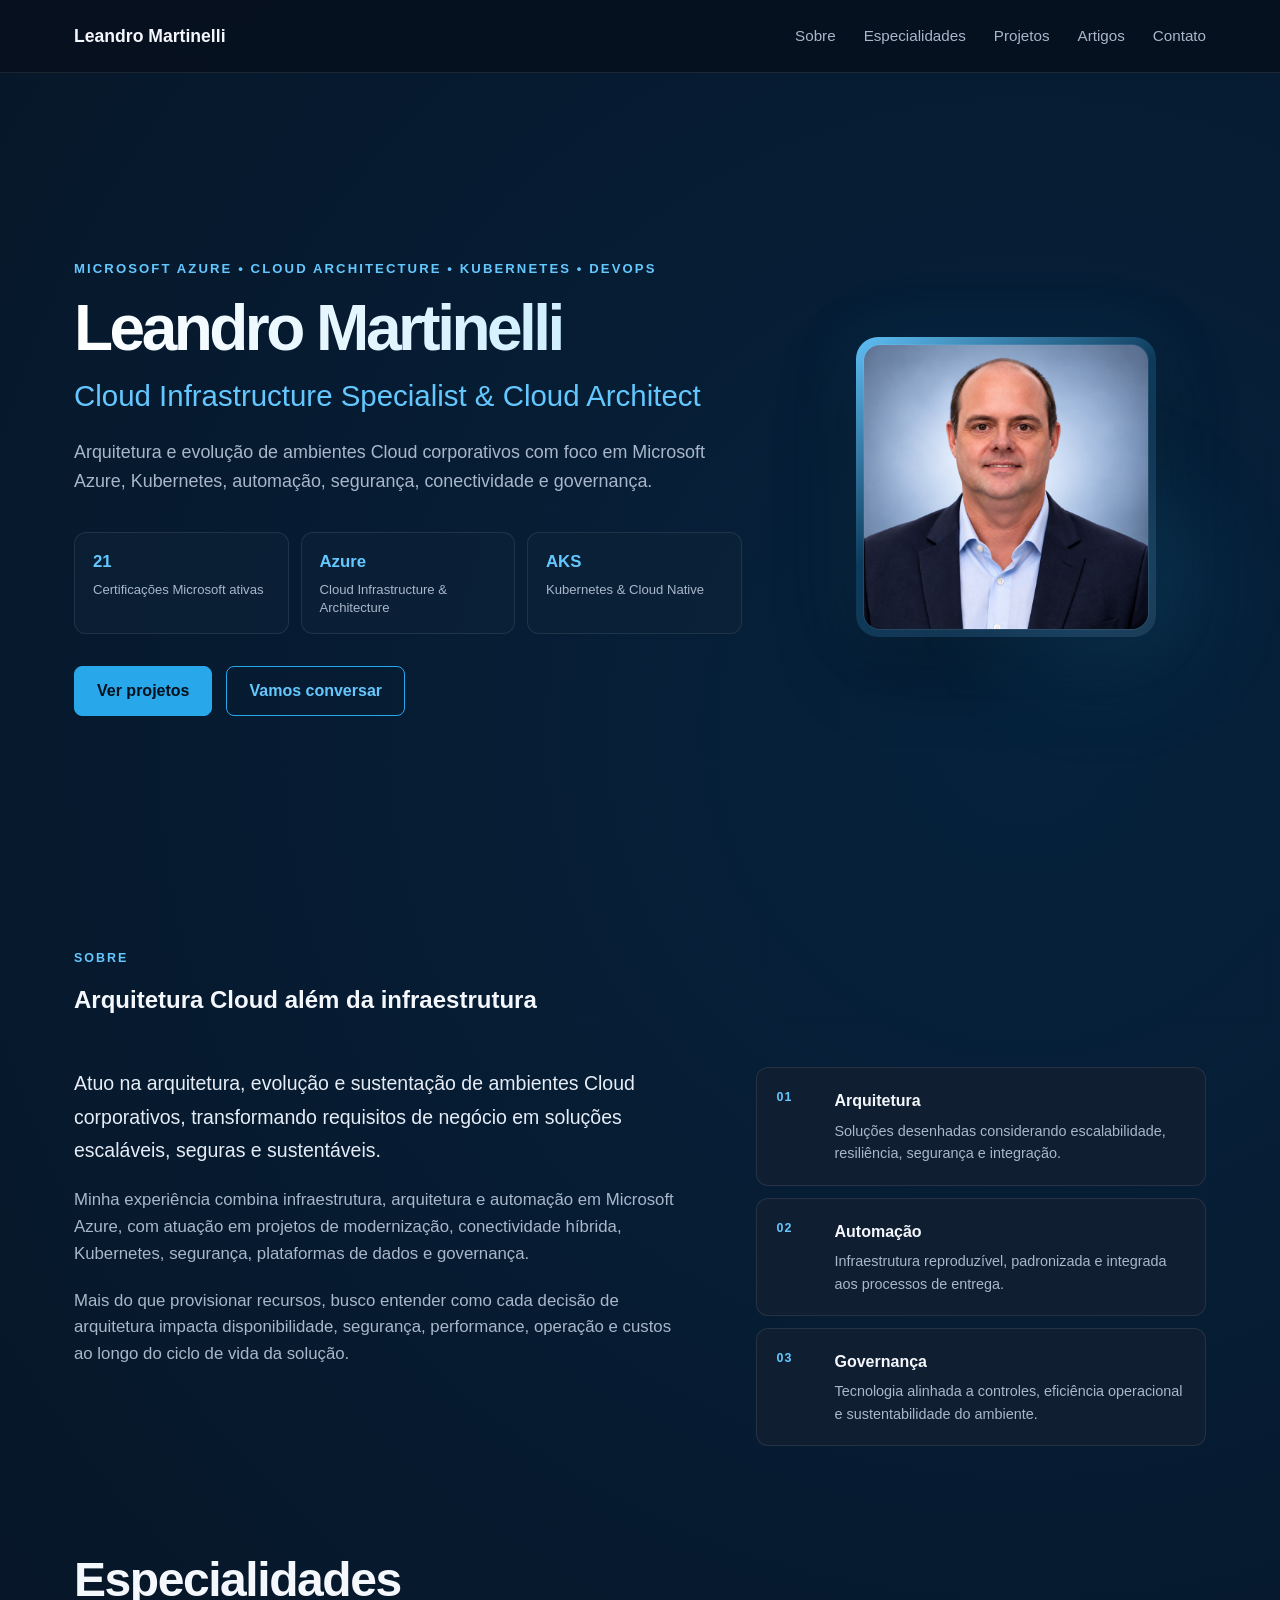
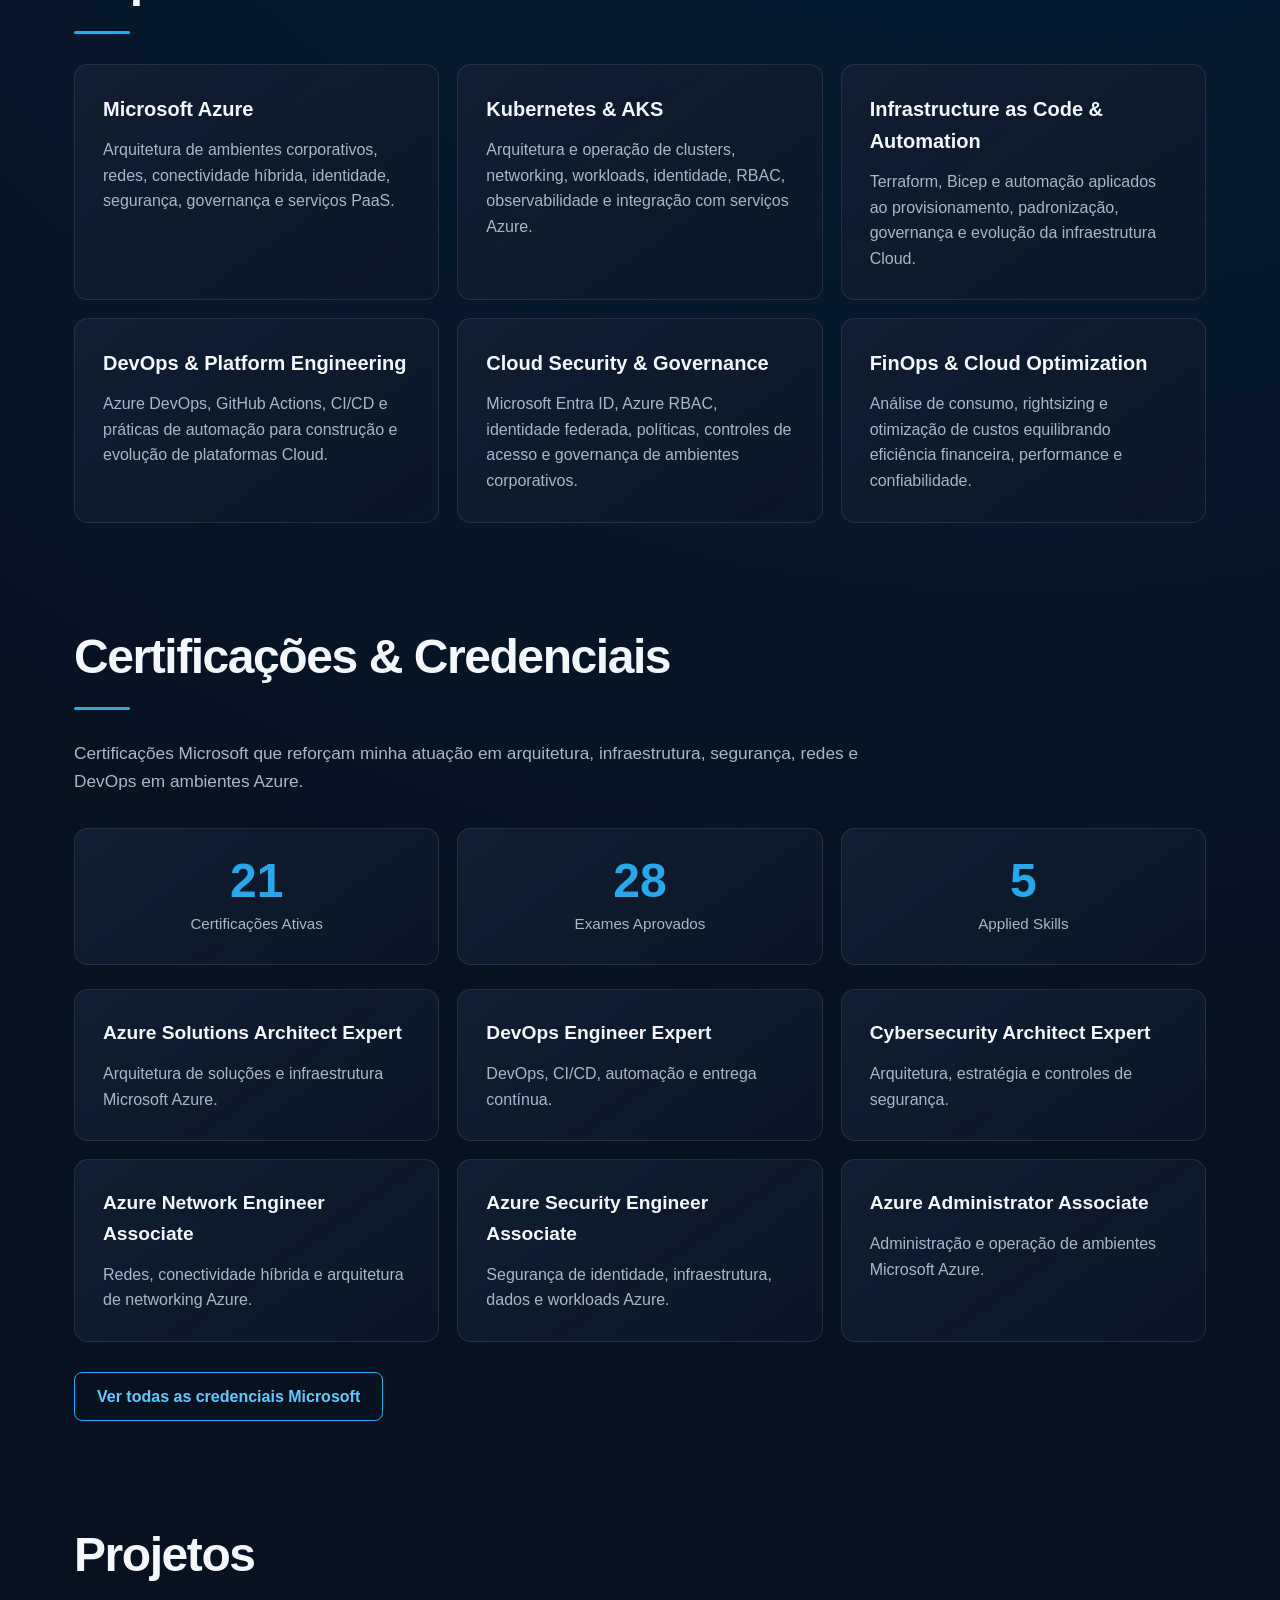
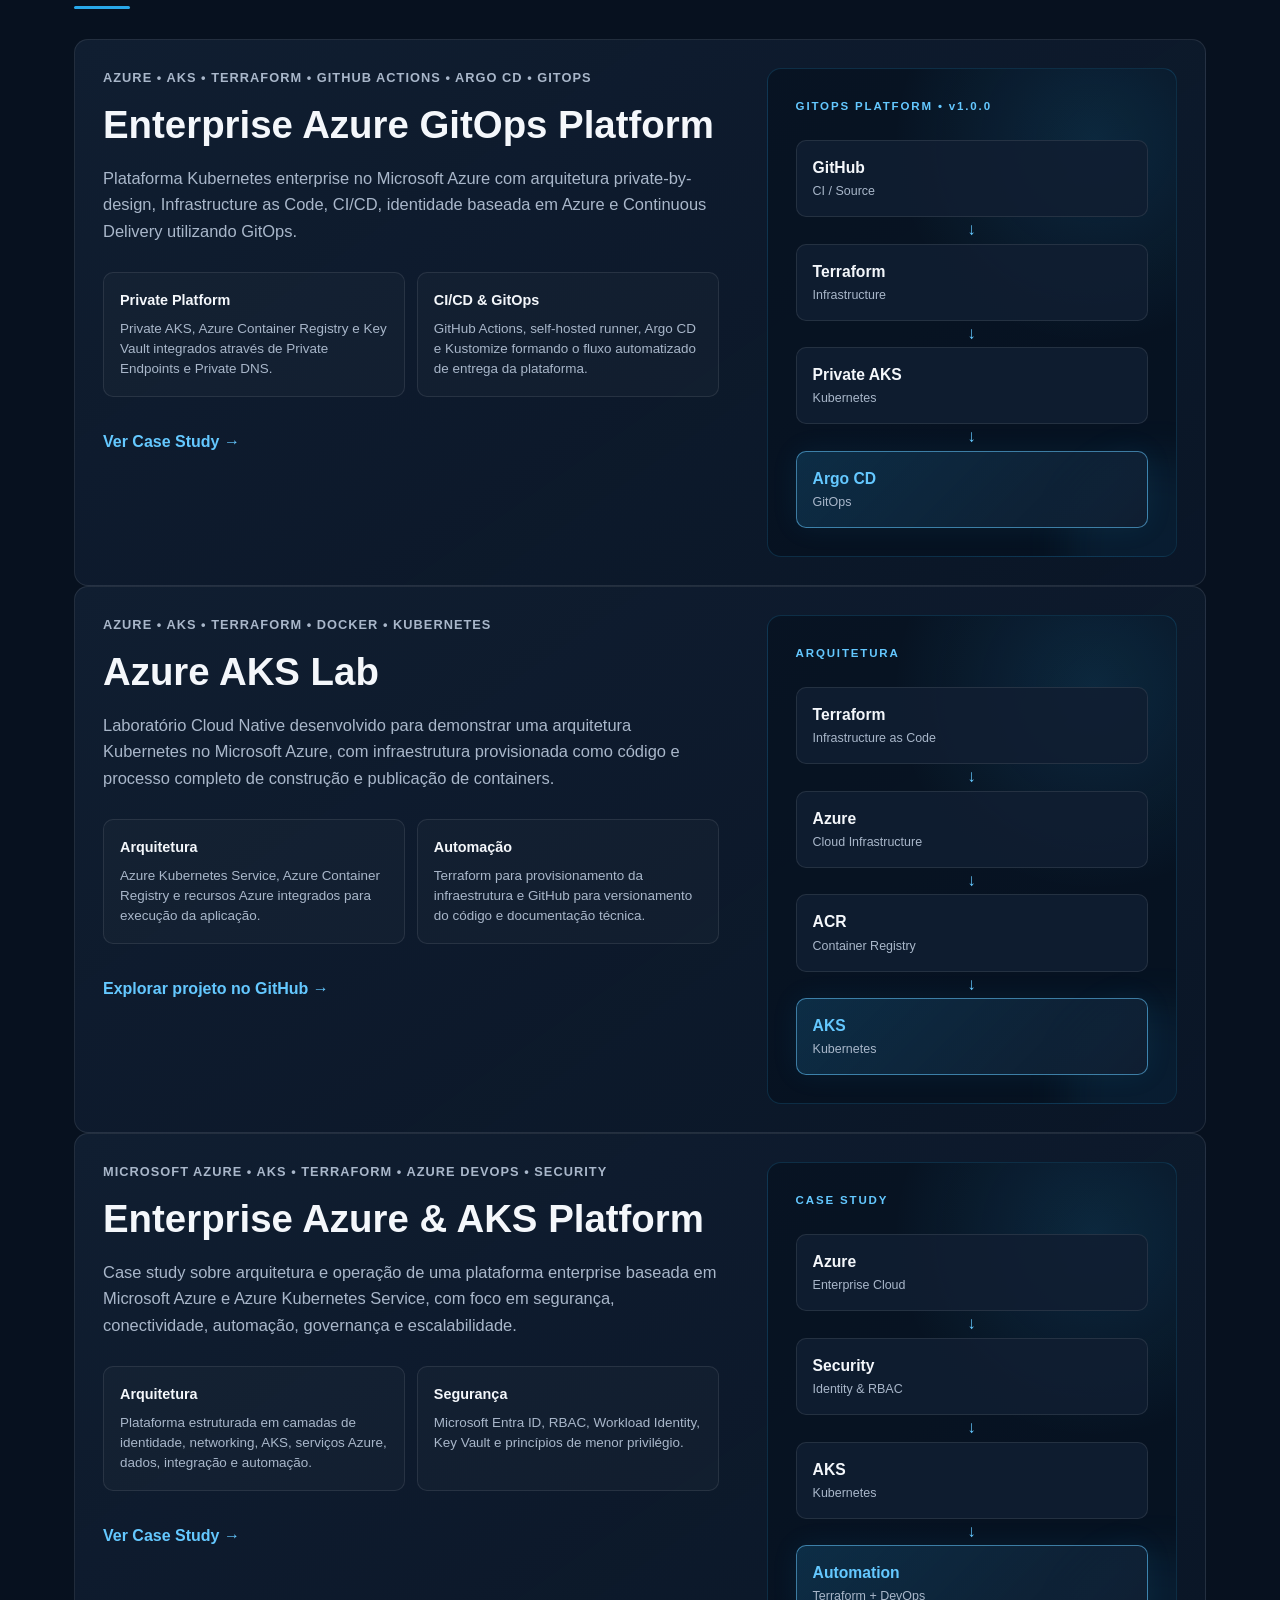
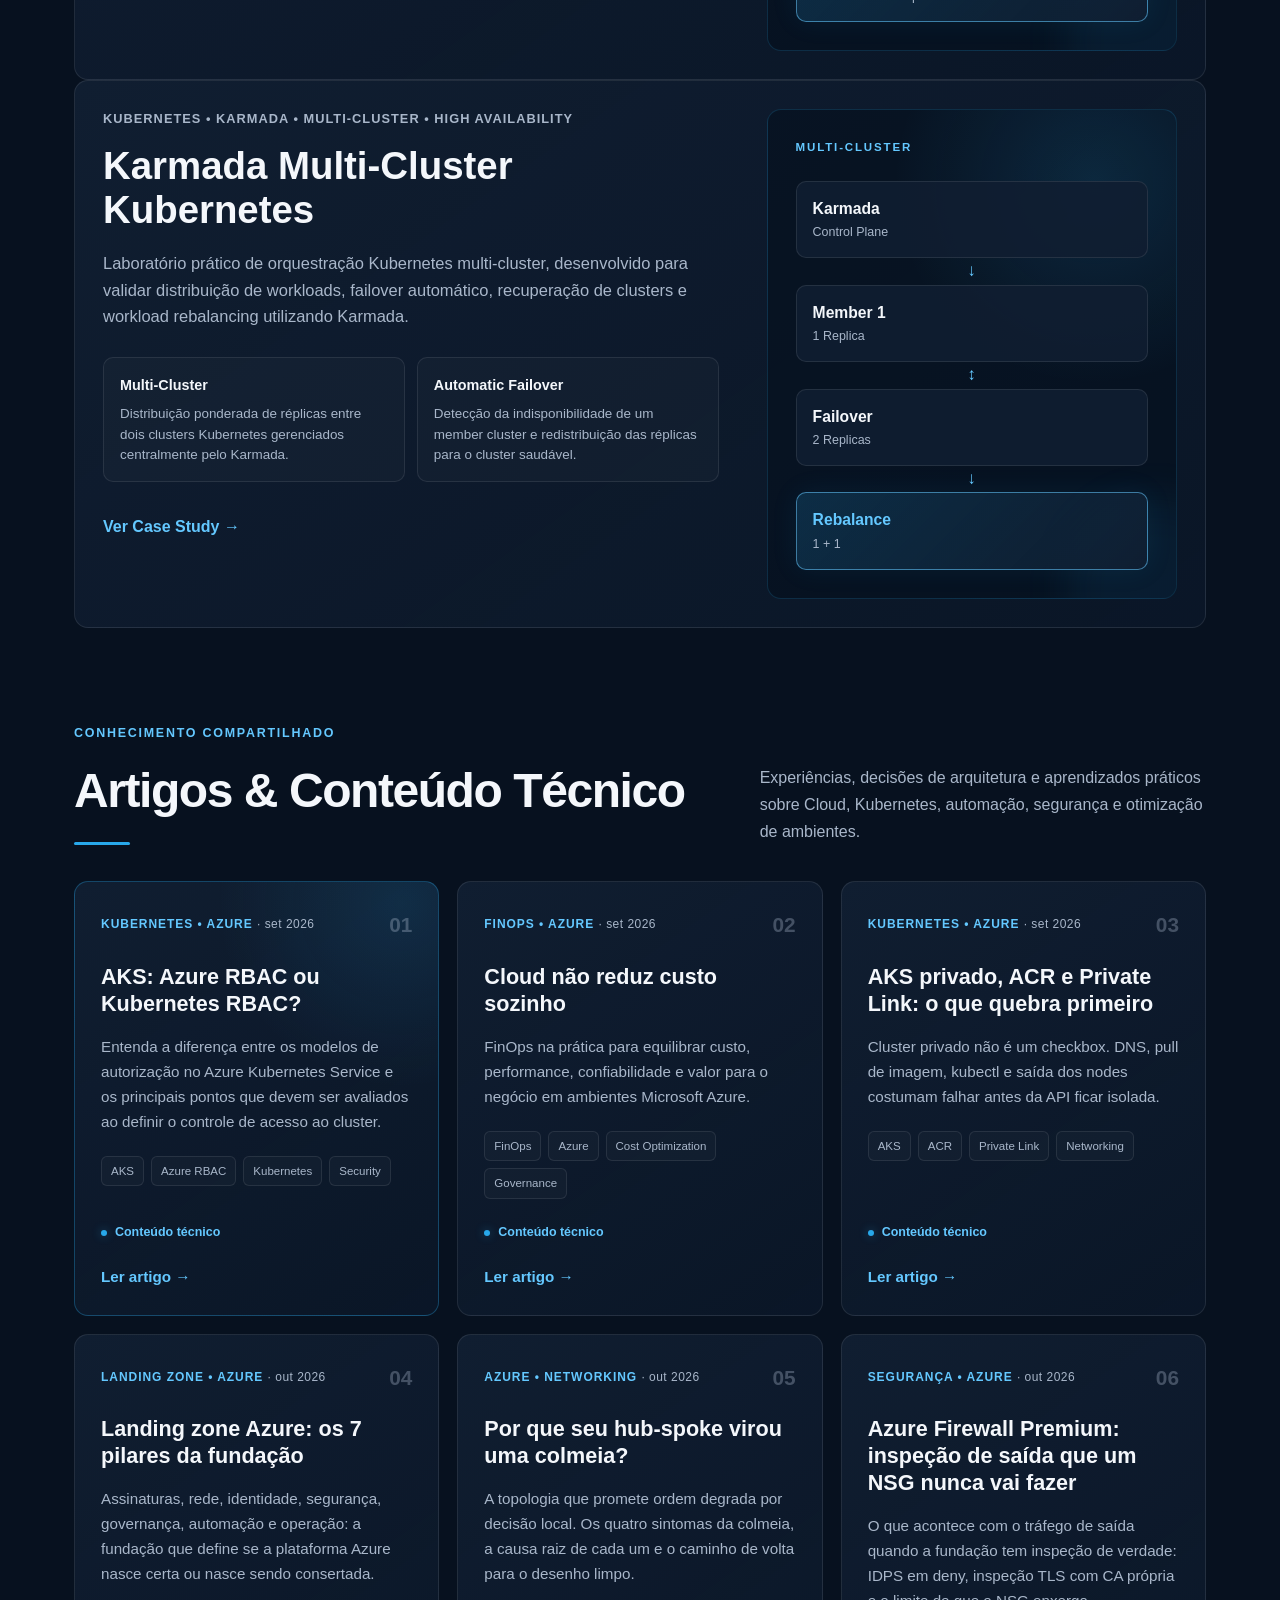
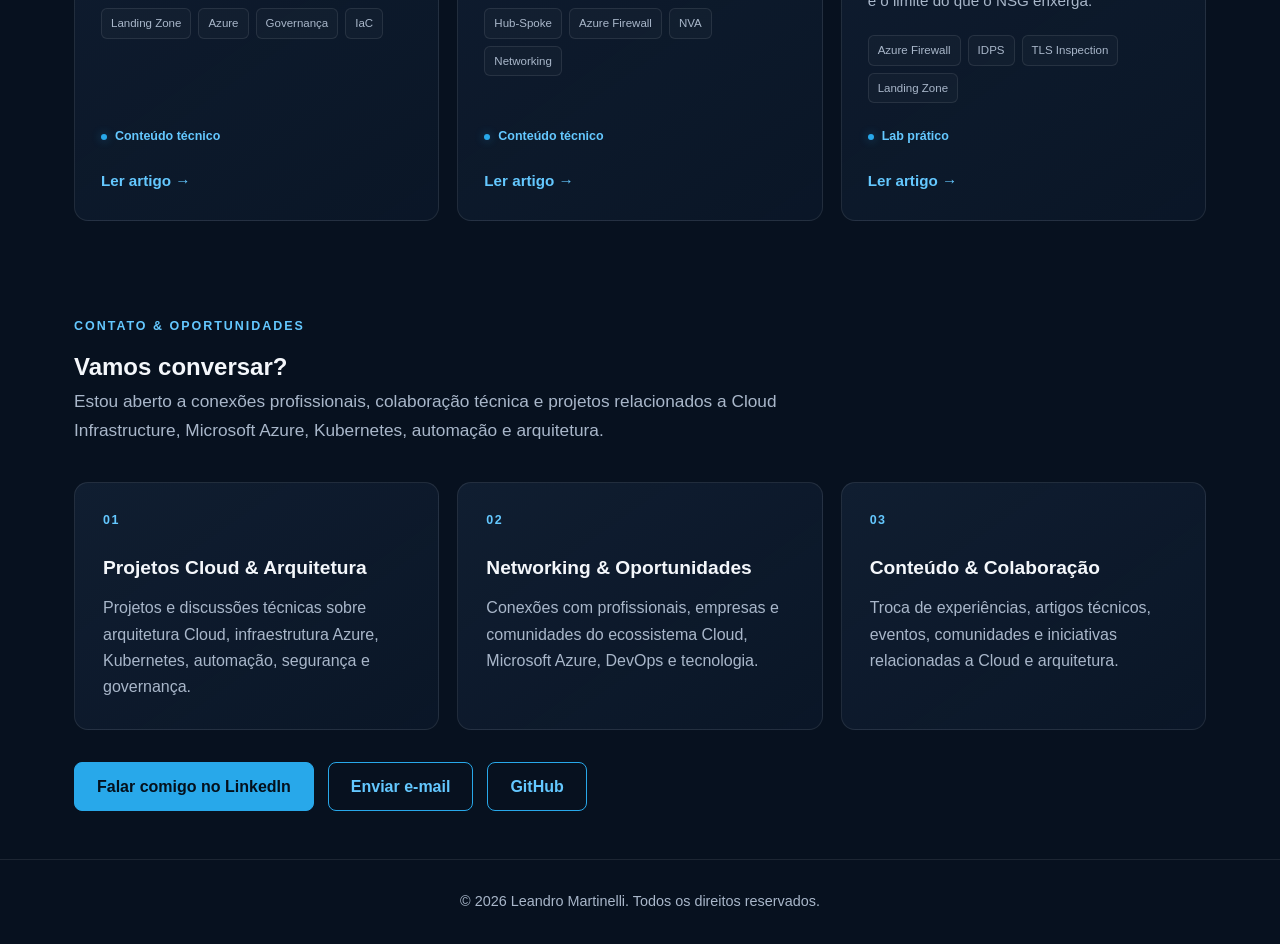
==== index.html @ 8bc3a80d "Novo artigo: Azure Firewall Premium lab + estilos de tabela e correcao do favicon" ====
<!DOCTYPE html>
<html lang="pt-BR">
<head>
  <meta charset="UTF-8">
  <meta name="viewport" content="width=device-width, initial-scale=1.0">

  <title>Leandro Martinelli | Cloud Infrastructure & Architecture</title>

  <meta
    name="description"
    content="Portfólio profissional de Leandro Martinelli sobre Cloud Infrastructure, Microsoft Azure, Kubernetes, Terraform, DevOps e Cloud Architecture."
  >

  <link rel="canonical" href="https://leandromartinelli.com.br/">

  <meta property="og:type" content="website">
  <meta property="og:locale" content="pt_BR">
  <meta property="og:site_name" content="Leandro Martinelli">
  <meta property="og:title" content="Leandro Martinelli | Cloud Infrastructure & Architecture">
  <meta
    property="og:description"
    content="Cloud Infrastructure, Microsoft Azure, Kubernetes, Terraform, DevOps, segurança e arquitetura de ambientes corporativos."
  >
  <meta property="og:url" content="https://leandromartinelli.com.br/">

  <meta name="twitter:card" content="summary_large_image">
  <meta name="twitter:title" content="Leandro Martinelli | Cloud Infrastructure & Architecture">
  <meta
    name="twitter:description"
    content="Cloud Infrastructure, Microsoft Azure, Kubernetes, Terraform, DevOps, segurança e arquitetura de ambientes corporativos."
  >

  <script type="application/ld+json">
  {
    "@context": "https://schema.org",
    "@type": "Person",
    "name": "Leandro Martinelli",
    "url": "https://leandromartinelli.com.br/",
    "jobTitle": "Cloud Infrastructure Specialist",
    "sameAs": [
      "https://www.linkedin.com/in/leandro-martinelli/",
      "https://github.com/leandromartinelli-cloud"
    ],
    "knowsAbout": [
      "Cloud Infrastructure",
      "Cloud Architecture",
      "Microsoft Azure",
      "Kubernetes",
      "Azure Kubernetes Service (AKS)",
      "Terraform",
      "DevOps",
      "Cloud Security",
      "FinOps"
    ]
  }
  </script>
  <link rel="stylesheet" href="styles.css">
  <link rel="icon" type="image/png" href="assets/images/favicon.png">
</head>

<body>

  <header>
    <nav>
      <a href="#inicio">Leandro Martinelli</a>

      <button
          class="nav-toggle"
          type="button"
          aria-label="Abrir menu"
          aria-expanded="false"
          aria-controls="nav-menu"
        >
          <span class="nav-toggle-icon"></span>
        </button>
<div id="nav-menu">
        <a href="#sobre">Sobre</a>
        <a href="#especialidades">Especialidades</a>
        <a href="#projetos">Projetos</a>
        <a href="#artigos">Artigos</a>
        <a href="#contato">Contato</a>
      </div>
    </nav>
  </header>

  <main>

    <section id="inicio">
      <div class="hero-content">
        <p class="hero-eyebrow">
          Microsoft Azure • Cloud Architecture • Kubernetes • DevOps
        </p>

        <h1>Leandro Martinelli</h1>

        <h2>Cloud Infrastructure Specialist & Cloud Architect</h2>

        <p class="hero-description">
          Arquitetura e evolução de ambientes Cloud corporativos com foco em
          Microsoft Azure, Kubernetes, automação, segurança, conectividade
          e governança.
        </p>

        <div class="hero-highlights">
          <div>
            <strong>21</strong>
            <span>Certificações Microsoft ativas</span>
          </div>

          <div>
            <strong>Azure</strong>
            <span>Cloud Infrastructure & Architecture</span>
          </div>

          <div>
            <strong>AKS</strong>
            <span>Kubernetes & Cloud Native</span>
          </div>
        </div>

        <div class="hero-actions">
          <a href="#projetos" class="button button-primary">
            Ver projetos
          </a>

          <a href="#contato" class="button button-secondary">
            Vamos conversar
          </a>
        </div>
      </div>

      <div class="hero-profile">
        <div class="hero-photo-wrapper">
          <img
            src="assets/images/leandro-martinelli-profile.jpg"
            alt="Foto profissional de Leandro Martinelli"
            class="hero-photo"
            width="800"
            height="800"
          >
        </div>
      </div>
    </section>

    <section id="sobre">
      <div class="about-header">
        <p class="about-eyebrow">SOBRE</p>
        <h2>Arquitetura Cloud além da infraestrutura</h2>
      </div>

      <div class="about-grid">
        <div class="about-main">
          <p class="about-lead">
            Atuo na arquitetura, evolução e sustentação de ambientes Cloud
            corporativos, transformando requisitos de negócio em soluções
            escaláveis, seguras e sustentáveis.
          </p>

          <p>
            Minha experiência combina infraestrutura, arquitetura e automação
            em Microsoft Azure, com atuação em projetos de modernização,
            conectividade híbrida, Kubernetes, segurança, plataformas de dados
            e governança.
          </p>

          <p>
            Mais do que provisionar recursos, busco entender como cada decisão
            de arquitetura impacta disponibilidade, segurança, performance,
            operação e custos ao longo do ciclo de vida da solução.
          </p>
        </div>

        <div class="about-principles">
          <article>
            <span>01</span>
            <div>
              <h3>Arquitetura</h3>
              <p>
                Soluções desenhadas considerando escalabilidade,
                resiliência, segurança e integração.
              </p>
            </div>
          </article>

          <article>
            <span>02</span>
            <div>
              <h3>Automação</h3>
              <p>
                Infraestrutura reproduzível, padronizada e integrada
                aos processos de entrega.
              </p>
            </div>
          </article>

          <article>
            <span>03</span>
            <div>
              <h3>Governança</h3>
              <p>
                Tecnologia alinhada a controles, eficiência operacional
                e sustentabilidade do ambiente.
              </p>
            </div>
          </article>
        </div>
      </div>
    </section>

    <section id="especialidades">
      <h2>Especialidades</h2>

      <div>
        <article>
          <h3>Microsoft Azure</h3>
          <p>
            Arquitetura de ambientes corporativos, redes, conectividade híbrida,
            identidade, segurança, governança e serviços PaaS.
          </p>
        </article>

        <article>
          <h3>Kubernetes & AKS</h3>
          <p>
            Arquitetura e operação de clusters, networking, workloads,
            identidade, RBAC, observabilidade e integração com serviços Azure.
          </p>
        </article>

        <article>
          <h3>Infrastructure as Code & Automation</h3>
          <p>
            Terraform, Bicep e automação aplicados ao provisionamento,
            padronização, governança e evolução da infraestrutura Cloud.
          </p>
        </article>

        <article>
          <h3>DevOps & Platform Engineering</h3>
          <p>
            Azure DevOps, GitHub Actions, CI/CD e práticas de automação
            para construção e evolução de plataformas Cloud.
          </p>
        </article>

        <article>
          <h3>Cloud Security & Governance</h3>
          <p>
            Microsoft Entra ID, Azure RBAC, identidade federada, políticas,
            controles de acesso e governança de ambientes corporativos.
          </p>
        </article>

        <article>
          <h3>FinOps & Cloud Optimization</h3>
          <p>
            Análise de consumo, rightsizing e otimização de custos equilibrando
            eficiência financeira, performance e confiabilidade.
          </p>
        </article>
      </div>
    </section>

    <section id="certificacoes">
      <h2>Certificações & Credenciais</h2>

      <p class="certifications-intro">
        Certificações Microsoft que reforçam minha atuação em arquitetura,
        infraestrutura, segurança, redes e DevOps em ambientes Azure.
      </p>

      <div class="credentials-summary">
        <div>
          <strong>21</strong>
          <span>Certificações Ativas</span>
        </div>

        <div>
          <strong>28</strong>
          <span>Exames Aprovados</span>
        </div>

        <div>
          <strong>5</strong>
          <span>Applied Skills</span>
        </div>
      </div>

      <div class="certifications-grid">
        <article>
          <h3>Azure Solutions Architect Expert</h3>
          <p>Arquitetura de soluções e infraestrutura Microsoft Azure.</p>
        </article>

        <article>
          <h3>DevOps Engineer Expert</h3>
          <p>DevOps, CI/CD, automação e entrega contínua.</p>
        </article>

        <article>
          <h3>Cybersecurity Architect Expert</h3>
          <p>Arquitetura, estratégia e controles de segurança.</p>
        </article>

        <article>
          <h3>Azure Network Engineer Associate</h3>
          <p>Redes, conectividade híbrida e arquitetura de networking Azure.</p>
        </article>

        <article>
          <h3>Azure Security Engineer Associate</h3>
          <p>Segurança de identidade, infraestrutura, dados e workloads Azure.</p>
        </article>

        <article>
          <h3>Azure Administrator Associate</h3>
          <p>Administração e operação de ambientes Microsoft Azure.</p>
        </article>
      </div>

      <div class="certifications-actions">
        <a
          href="https://learn.microsoft.com/pt-br/users/leandromartinelli/transcript/dgg94c542e8r401"
          class="button button-secondary"
          target="_blank"
          rel="noopener noreferrer"
        >
          Ver todas as credenciais Microsoft
        </a>
      </div>
    </section>

        <section id="projetos">
      <h2>Projetos</h2>

      <article class="project-card">
        <div class="project-content">
          <p class="project-tech">
            Azure • AKS • Terraform • GitHub Actions • Argo CD • GitOps
          </p>

          <h3>Enterprise Azure GitOps Platform</h3>

          <p class="project-description">
            Plataforma Kubernetes enterprise no Microsoft Azure com arquitetura
            private-by-design, Infrastructure as Code, CI/CD, identidade baseada
            em Azure e Continuous Delivery utilizando GitOps.
          </p>

          <div class="project-highlights">
            <div>
              <strong>Private Platform</strong>
              <span>
                Private AKS, Azure Container Registry e Key Vault integrados
                através de Private Endpoints e Private DNS.
              </span>
            </div>

            

            <div>
              <strong>CI/CD &amp; GitOps</strong>
              <span>
                GitHub Actions, self-hosted runner, Argo CD e Kustomize
                formando o fluxo automatizado de entrega da plataforma.
              </span>
            </div>
          </div>

          <a
            class="project-link"
            href="cases/enterprise-azure-gitops-platform.html"
          >
            Ver Case Study →
          </a>
        </div>

        <div
          class="project-architecture"
          aria-label="Arquitetura da Enterprise Azure GitOps Platform"
        >
          <span class="architecture-label">GITOPS PLATFORM • v1.0.0</span>

          <div class="architecture-flow">
            <div class="architecture-node">
              <strong>GitHub</strong>
              <span>CI / Source</span>
            </div>

            <span class="architecture-arrow">→</span>

            <div class="architecture-node">
              <strong>Terraform</strong>
              <span>Infrastructure</span>
            </div>

            <span class="architecture-arrow">→</span>

            <div class="architecture-node">
              <strong>Private AKS</strong>
              <span>Kubernetes</span>
            </div>

            <span class="architecture-arrow">→</span>

            <div class="architecture-node architecture-node-primary">
              <strong>Argo CD</strong>
              <span>GitOps</span>
            </div>
          </div>
        </div>
      </article>
      <article class="project-card">
        <div class="project-content">
          <p class="project-tech">
            Azure • AKS • Terraform • Docker • Kubernetes
          </p>

          <h3>Azure AKS Lab</h3>

          <p class="project-description">
            Laboratório Cloud Native desenvolvido para demonstrar uma arquitetura
            Kubernetes no Microsoft Azure, com infraestrutura provisionada como
            código e processo completo de construção e publicação de containers.
          </p>

          <div class="project-highlights">
            

            <div>
              <strong>Arquitetura</strong>
              <span>
                Azure Kubernetes Service, Azure Container Registry e recursos
                Azure integrados para execução da aplicação.
              </span>
            </div>

            <div>
              <strong>Automação</strong>
              <span>
                Terraform para provisionamento da infraestrutura e GitHub
                para versionamento do código e documentação técnica.
              </span>
            </div>
          </div>

          <a
            class="project-link"
            href="https://github.com/leandromartinelli-cloud/azure-aks-lab"
            target="_blank"
            rel="noopener noreferrer"
          >
            Explorar projeto no GitHub →
          </a>
        </div>

        <div class="project-architecture" aria-label="Arquitetura do Azure AKS Lab">
          <span class="architecture-label">ARQUITETURA</span>

          <div class="architecture-flow">
            <div class="architecture-node">
              <strong>Terraform</strong>
              <span>Infrastructure as Code</span>
            </div>

            <span class="architecture-arrow">→</span>

            <div class="architecture-node">
              <strong>Azure</strong>
              <span>Cloud Infrastructure</span>
            </div>

            <span class="architecture-arrow">→</span>

            <div class="architecture-node">
              <strong>ACR</strong>
              <span>Container Registry</span>
            </div>

            <span class="architecture-arrow">→</span>

            <div class="architecture-node architecture-node-primary">
              <strong>AKS</strong>
              <span>Kubernetes</span>
            </div>
          </div>
        </div>
      </article>
      <article class="project-card">
        <div class="project-content">
          <p class="project-tech">
            Microsoft Azure • AKS • Terraform • Azure DevOps • Security
          </p>

          <h3>Enterprise Azure & AKS Platform</h3>

          <p class="project-description">
            Case study sobre arquitetura e operação de uma plataforma enterprise
            baseada em Microsoft Azure e Azure Kubernetes Service, com foco em
            segurança, conectividade, automação, governança e escalabilidade.
          </p>

          <div class="project-highlights">
            <div>
              <strong>Arquitetura</strong>
              <span>
                Plataforma estruturada em camadas de identidade, networking,
                AKS, serviços Azure, dados, integração e automação.
              </span>
            </div>

            <div>
              <strong>Segurança</strong>
              <span>
                Microsoft Entra ID, RBAC, Workload Identity, Key Vault e
                princípios de menor privilégio.
              </span>
            </div>

            
          </div>

          <a
            class="project-link"
            href="cases/enterprise-azure-aks-platform.html"
          >
            Ver Case Study →
          </a>
        </div>

        <div
          class="project-architecture"
          aria-label="Arquitetura da Enterprise Azure and AKS Platform"
        >
          <span class="architecture-label">CASE STUDY</span>

          <div class="architecture-flow">
            <div class="architecture-node">
              <strong>Azure</strong>
              <span>Enterprise Cloud</span>
            </div>

            <span class="architecture-arrow">→</span>

            <div class="architecture-node">
              <strong>Security</strong>
              <span>Identity & RBAC</span>
            </div>

            <span class="architecture-arrow">→</span>

            <div class="architecture-node">
              <strong>AKS</strong>
              <span>Kubernetes</span>
            </div>

            <span class="architecture-arrow">→</span>

            <div class="architecture-node architecture-node-primary">
              <strong>Automation</strong>
              <span>Terraform + DevOps</span>
            </div>
          </div>
        </div>
      </article>

      <article class="project-card">
        <div class="project-content">
          <p class="project-tech">
            Kubernetes • Karmada • Multi-Cluster • High Availability
          </p>

          <h3>Karmada Multi-Cluster Kubernetes</h3>

          <p class="project-description">
            Laboratório prático de orquestração Kubernetes multi-cluster,
            desenvolvido para validar distribuição de workloads, failover
            automático, recuperação de clusters e workload rebalancing
            utilizando Karmada.
          </p>

          <div class="project-highlights">
            <div>
              <strong>Multi-Cluster</strong>
              <span>
                Distribuição ponderada de réplicas entre dois clusters
                Kubernetes gerenciados centralmente pelo Karmada.
              </span>
            </div>

            <div>
              <strong>Automatic Failover</strong>
              <span>
                Detecção da indisponibilidade de um member cluster e
                redistribuição das réplicas para o cluster saudável.
              </span>
            </div>

            
          </div>

          <a
            class="project-link"
            href="cases/karmada-multicluster.html"
          >
            Ver Case Study →
          </a>
        </div>

        <div
          class="project-architecture"
          aria-label="Arquitetura Kubernetes Multi-Cluster com Karmada"
        >
          <span class="architecture-label">MULTI-CLUSTER</span>

          <div class="architecture-flow">
            <div class="architecture-node">
              <strong>Karmada</strong>
              <span>Control Plane</span>
            </div>

            <span class="architecture-arrow">→</span>

            <div class="architecture-node">
              <strong>Member 1</strong>
              <span>1 Replica</span>
            </div>

            <span class="architecture-arrow">↔</span>

            <div class="architecture-node">
              <strong>Failover</strong>
              <span>2 Replicas</span>
            </div>

            <span class="architecture-arrow">→</span>

            <div class="architecture-node architecture-node-primary">
              <strong>Rebalance</strong>
              <span>1 + 1</span>
            </div>
          </div>
        </div>
      </article>
    </section>

    <section id="artigos">
      <div class="content-header">
        <div>
          <p class="content-eyebrow">CONHECIMENTO COMPARTILHADO</p>
          <h2>Artigos & Conteúdo Técnico</h2>
        </div>

        <p class="content-intro">
          Experiências, decisões de arquitetura e aprendizados práticos sobre
          Cloud, Kubernetes, automação, segurança e otimização de ambientes.
        </p>
      </div>

      <div class="content-grid">
        <article class="content-card content-card-featured">
          <div class="content-card-top">
            <span class="content-category">Kubernetes • Azure <em class="content-date">· set 2026</em></span>
            <span class="content-number">01</span>
          </div>

          <h3>AKS: Azure RBAC ou Kubernetes RBAC?</h3>

          <p>
            Entenda a diferença entre os modelos de autorização no Azure
            Kubernetes Service e os principais pontos que devem ser avaliados
            ao definir o controle de acesso ao cluster.
          </p>

          <div class="content-tags">
            <span>AKS</span>
            <span>Azure RBAC</span>
            <span>Kubernetes</span>
            <span>Security</span>
          </div>

          <span class="content-status">Conteúdo técnico</span>
          <a
            class="content-link"
            href="artigos/aks-azure-rbac-vs-kubernetes-rbac.html"
          >
            Ler artigo →
          </a>
        </article>

        <article class="content-card">
          <div class="content-card-top">
            <span class="content-category">FinOps • Azure <em class="content-date">· set 2026</em></span>
            <span class="content-number">02</span>
          </div>

          <h3>Cloud não reduz custo sozinho</h3>

          <p>
            FinOps na prática para equilibrar custo, performance, confiabilidade
            e valor para o negócio em ambientes Microsoft Azure.
          </p>

          <div class="content-tags">
            <span>FinOps</span>
            <span>Azure</span>
            <span>Cost Optimization</span>
            <span>Governance</span>
          </div>

          <span class="content-status">Conteúdo técnico</span>

          <a
            class="content-link"
            href="artigos/finops-azure-otimizacao-custos.html"
          >
            Ler artigo →
          </a>
        </article>

        <article class="content-card">
          <div class="content-card-top">
            <span class="content-category">Kubernetes • Azure <em class="content-date">· set 2026</em></span>
            <span class="content-number">03</span>
          </div>

          <h3>AKS privado, ACR e Private Link: o que quebra primeiro</h3>

          <p>
            Cluster privado não é um checkbox. DNS, pull de imagem, kubectl
            e saída dos nodes costumam falhar antes da API ficar isolada.
          </p>

          <div class="content-tags">
            <span>AKS</span>
            <span>ACR</span>
            <span>Private Link</span>
            <span>Networking</span>
          </div>

          <span class="content-status">Conteúdo técnico</span>

          <a
            class="content-link"
            href="artigos/aks-privado-acr-private-link.html"
          >
            Ler artigo →
          </a>
        </article>
        <article class="content-card">
          <div class="content-card-top">
            <span class="content-category">Landing Zone • Azure <em class="content-date">· out 2026</em></span>
            <span class="content-number">04</span>
          </div>

          <h3>Landing zone Azure: os 7 pilares da fundação</h3>

          <p>
            Assinaturas, rede, identidade, segurança, governança, automação
            e operação: a fundação que define se a plataforma Azure nasce
            certa ou nasce sendo consertada.
          </p>

          <div class="content-tags">
            <span>Landing Zone</span>
            <span>Azure</span>
            <span>Governança</span>
            <span>IaC</span>
          </div>

          <span class="content-status">Conteúdo técnico</span>

          <a
            class="content-link"
            href="artigos/landing-zone-azure-7-pilares.html"
          >
            Ler artigo →
          </a>
        </article>

        <article class="content-card">
          <div class="content-card-top">
            <span class="content-category">Azure • Networking <em class="content-date">· out 2026</em></span>
            <span class="content-number">05</span>
          </div>

          <h3>Por que seu hub-spoke virou uma colmeia?</h3>

          <p>
            A topologia que promete ordem degrada por decisão local. Os quatro
            sintomas da colmeia, a causa raiz de cada um e o caminho de volta
            para o desenho limpo.
          </p>

          <div class="content-tags">
            <span>Hub-Spoke</span>
            <span>Azure Firewall</span>
            <span>NVA</span>
            <span>Networking</span>
          </div>

          <span class="content-status">Conteúdo técnico</span>

          <a
            class="content-link"
            href="artigos/hub-spoke-colmeia.html"
          >
            Ler artigo →
          </a>
        </article>
        <article class="content-card">
          <div class="content-card-top">
            <span class="content-category">Segurança • Azure <em class="content-date">· out 2026</em></span>
            <span class="content-number">06</span>
          </div>

          <h3>Azure Firewall Premium: inspeção de saída que um NSG nunca vai fazer</h3>

          <p>
            O que acontece com o tráfego de saída quando a fundação tem inspeção
            de verdade: IDPS em deny, inspeção TLS com CA própria e o limite do
            que o NSG enxerga.
          </p>

          <div class="content-tags">
            <span>Azure Firewall</span>
            <span>IDPS</span>
            <span>TLS Inspection</span>
            <span>Landing Zone</span>
          </div>

          <span class="content-status">Lab prático</span>

          <a
            class="content-link"
            href="artigos/azure-firewall-premium-lab.html"
          >
            Ler artigo →
          </a>
        </article>
      </div>
    </section>

    <section id="contato">
      <div class="contact-header">
        <p class="contact-eyebrow">CONTATO & OPORTUNIDADES</p>
        <h2>Vamos conversar?</h2>

        <p class="contact-intro">
          Estou aberto a conexões profissionais, colaboração técnica e projetos
          relacionados a Cloud Infrastructure, Microsoft Azure, Kubernetes,
          automação e arquitetura.
        </p>
      </div>

      <div class="contact-grid">
        <article class="contact-card">
          <span class="contact-number">01</span>
          <h3>Projetos Cloud & Arquitetura</h3>
          <p>
            Projetos e discussões técnicas sobre arquitetura Cloud,
            infraestrutura Azure, Kubernetes, automação, segurança e governança.
          </p>
        </article>

        <article class="contact-card">
          <span class="contact-number">02</span>
          <h3>Networking & Oportunidades</h3>
          <p>
            Conexões com profissionais, empresas e comunidades do ecossistema
            Cloud, Microsoft Azure, DevOps e tecnologia.
          </p>
        </article>

        <article class="contact-card">
          <span class="contact-number">03</span>
          <h3>Conteúdo & Colaboração</h3>
          <p>
            Troca de experiências, artigos técnicos, eventos, comunidades
            e iniciativas relacionadas a Cloud e arquitetura.
          </p>
        </article>
      </div>

      <div class="contact-actions">
        <a
          href="https://www.linkedin.com/in/leandro-martinelli/"
          target="_blank"
          rel="noopener noreferrer"
          class="button button-primary"
        >
          Falar comigo no LinkedIn
        </a>

        <a
          href="mailto:leandro@leandromartinelli.com.br"
          class="button button-secondary"
        >
          Enviar e-mail
        </a>

        <a
          href="https://github.com/leandromartinelli-cloud"
          target="_blank"
          rel="noopener noreferrer"
          class="button button-secondary"
        >
          GitHub
        </a>
      </div>
    </section>

  </main>

  <footer>
    <p>© 2026 Leandro Martinelli. Todos os direitos reservados.</p>
  </footer>

  <script>document.querySelectorAll("footer p").forEach(function(p){p.textContent=p.textContent.replace(/© \d{4}/,"© "+new Date().getFullYear())})</script>

  <script>
    (function () {
      var toggle = document.querySelector(".nav-toggle");
      var menu = document.getElementById("nav-menu");
      if (!toggle || !menu) return;
      toggle.addEventListener("click", function () {
        var open = menu.classList.toggle("nav-open");
        toggle.setAttribute("aria-expanded", open ? "true" : "false");
        toggle.setAttribute("aria-label", open ? "Fechar menu" : "Abrir menu");
      });
    })();
  </script>
</body>
</html>
---- styles.css ----
:root {
  --bg: #07111f;
  --bg-secondary: #0b1728;
  --card: #101e31;
  --card-hover: #142640;
  --text: #f4f7fb;
  --text-secondary: #a9b7ca;
  --text-primary: #e6edf7;
  --surface: #101e31;
  --azure: #28a8ea;
  --azure-light: #64c8ff;
  --border: rgba(255, 255, 255, 0.09);
  --max-width: 1180px;
}

* {
  margin: 0;
  padding: 0;
  box-sizing: border-box;
}

html {
  scroll-behavior: smooth;
}

body {
  font-family: "Segoe UI", Arial, sans-serif;
  background:
    radial-gradient(circle at 80% 10%, rgba(0, 120, 212, 0.16), transparent 30%),
    var(--bg);
  color: var(--text);
  line-height: 1.6;
}

a {
  color: inherit;
  text-decoration: none;
}

header {
  position: sticky;
  top: 0;
  z-index: 100;
  background: rgba(7, 17, 31, 0.92);
  backdrop-filter: blur(12px);
  border-bottom: 1px solid var(--border);
}

nav {
  max-width: var(--max-width);
  margin: 0 auto;
  min-height: 72px;
  padding: 0 24px;
  display: flex;
  align-items: center;
  justify-content: space-between;
}

nav > a {
  font-size: 1.1rem;
  font-weight: 700;
  color: var(--text);
}

nav div {
  display: flex;
  gap: 28px;
}

nav div a {
  color: var(--text-secondary);
  font-size: 0.95rem;
  transition: color 0.2s ease;
}

nav div a:hover {
  color: var(--azure-light);
}

main {
  overflow: hidden;
}

section {
  max-width: var(--max-width);
  margin: 0 auto;
  padding: 48px 24px;
}

/* Hero */

#inicio {
  min-height: calc(100vh - 72px);
  display: grid;
  grid-template-columns: minmax(0, 1.25fr) minmax(300px, 0.75fr);
  align-items: center;
  gap: 64px;
}

.hero-content {
  min-width: 0;
}

.hero-eyebrow {
  color: var(--azure-light);
  text-transform: uppercase;
  letter-spacing: 0.16em;
  font-size: 0.82rem;
  font-weight: 700;
  margin-bottom: 18px;
}

#inicio h1 {
  font-size: clamp(3rem, 5vw, 4.8rem);
  line-height: 0.98;
  letter-spacing: -0.055em;
  margin-bottom: 18px;
  background: linear-gradient(90deg, #ffffff, #bfe9ff);
  -webkit-background-clip: text;
  -webkit-text-fill-color: transparent;
  background-clip: text;
  color: var(--text);
}

#inicio h2 {
  color: var(--azure-light);
  font-size: clamp(1.25rem, 2.3vw, 2rem);
  line-height: 1.25;
  font-weight: 500;
  margin-bottom: 24px;
}

.hero-description {
  max-width: 700px;
  color: var(--text-secondary);
  font-size: 1.12rem;
  margin-bottom: 36px;
}

.hero-highlights {
  display: grid;
  grid-template-columns: repeat(3, minmax(0, 1fr));
  gap: 12px;
  margin-bottom: 32px;
}

.hero-highlights > div {
  min-width: 0;
  padding: 16px 18px;
  background: rgba(15, 35, 58, 0.55);
  border: 1px solid var(--border);
  border-radius: 12px;
}

.hero-highlights strong {
  display: block;
  color: var(--azure-light);
  font-size: 1.05rem;
  margin-bottom: 5px;
}

.hero-highlights span {
  display: block;
  color: var(--text-secondary);
  font-size: 0.82rem;
  line-height: 1.4;
}

.hero-actions {
  display: flex;
  gap: 14px;
  flex-wrap: wrap;
}

.hero-actions a,
.button {
  display: inline-flex;
  align-items: center;
  justify-content: center;
  min-height: 48px;
  padding: 11px 22px;
  border-radius: 8px;
  font-weight: 600;
  border: 1px solid var(--azure);
  transition:
    transform 0.2s ease,
    background 0.2s ease,
    color 0.2s ease;
}

.button-primary {
  background: var(--azure);
  color: #04101c;
}

.button-secondary {
  color: var(--azure-light);
}

.hero-actions a:hover,
.button:hover {
  transform: translateY(-2px);
  background: var(--azure-light);
  color: #04101c;
}

/* Hero profile */

.hero-profile {
  display: flex;
  align-items: center;
  justify-content: center;
}

.hero-photo-wrapper {
  position: relative;
  width: min(100%, 390px);
  aspect-ratio: 1;
  padding: 7px;
  border-radius: 28px;
  background: linear-gradient(
    145deg,
    rgba(100, 200, 255, 0.95),
    rgba(40, 168, 234, 0.2) 45%,
    rgba(255, 255, 255, 0.08)
  );
  box-shadow:
    0 30px 80px rgba(0, 0, 0, 0.32),
    0 0 70px rgba(40, 168, 234, 0.12);
}

.hero-photo-wrapper::before {
  content: "";
  position: absolute;
  width: 68%;
  height: 68%;
  right: -15%;
  bottom: -15%;
  border-radius: 50%;
  background: rgba(40, 168, 234, 0.13);
  filter: blur(45px);
  z-index: -1;
}

.hero-photo {
  display: block;
  width: 100%;
  height: 100%;
  object-fit: cover;
  object-position: center;
  border-radius: 22px;
  border: 1px solid rgba(255, 255, 255, 0.08);
}

/* Section titles */

section > h2 {
  font-size: clamp(2rem, 4vw, 3rem);
  margin-bottom: 30px;
  letter-spacing: -0.03em;
}

section > h2::after {
  content: "";
  display: block;
  width: 56px;
  height: 3px;
  margin-top: 12px;
  background: var(--azure);
  border-radius: 10px;
}

/* About */

.about-header {
  max-width: 760px;
  margin-bottom: 48px;
}

.about-eyebrow {
  margin-bottom: 12px;
  color: var(--azure-light);
  font-size: 0.78rem;
  font-weight: 700;
  letter-spacing: 0.16em;
}

.about-header h2 {
  margin-bottom: 0;
}

.about-grid {
  display: grid;
  grid-template-columns: minmax(0, 1.15fr) minmax(320px, 0.85fr);
  gap: 72px;
  align-items: start;
}

.about-main {
  max-width: 720px;
}

.about-main p {
  color: var(--text-secondary);
  font-size: 1.05rem;
  margin-bottom: 20px;
}

.about-main .about-lead {
  color: var(--text-primary);
  font-size: 1.22rem;
  line-height: 1.7;
}

.about-principles {
  display: grid;
  gap: 12px;
}

.about-principles article {
  display: grid;
  grid-template-columns: 42px 1fr;
  gap: 16px;
  padding: 20px;
  background: var(--surface);
  border: 1px solid var(--border);
  border-radius: 12px;
}

.about-principles article > span {
  color: var(--azure-light);
  font-size: 0.78rem;
  font-weight: 700;
  letter-spacing: 0.08em;
}

.about-principles h3 {
  margin-bottom: 6px;
  font-size: 1rem;
}

.about-principles p {
  margin: 0;
  color: var(--text-secondary);
  font-size: 0.9rem;
  line-height: 1.55;
}

#sobre {
  padding-bottom: 48px;
}

/* Expertise */

#especialidades > div {
  display: grid;
  grid-template-columns: repeat(3, 1fr);
  gap: 18px;
}

#especialidades article,
#projetos article {
  background: linear-gradient(145deg, var(--card), rgba(11, 23, 40, 0.9));
  border: 1px solid var(--border);
  border-radius: 14px;
  padding: 28px;
  transition:
    transform 0.2s ease,
    border-color 0.2s ease;
}

#especialidades article:hover,
#projetos article:hover {
  transform: translateY(-4px);
  border-color: rgba(40, 168, 234, 0.45);
}

#especialidades h3,
#projetos h3 {
  font-size: 1.25rem;
  margin-bottom: 12px;
}

#especialidades p,
#projetos p {
  color: var(--text-secondary);
}

/* Certifications */

.certifications-intro {
  max-width: 850px;
  margin-bottom: 32px;
  color: var(--text-secondary);
  font-size: 1.08rem;
}

.credentials-summary {
  display: grid;
  grid-template-columns: repeat(3, 1fr);
  gap: 18px;
  margin-bottom: 24px;
}

.credentials-summary > div {
  background: linear-gradient(145deg, var(--card), rgba(11, 23, 40, 0.9));
  border: 1px solid var(--border);
  border-radius: 14px;
  padding: 28px;
  text-align: center;
}

.credentials-summary strong {
  display: block;
  margin-bottom: 6px;
  color: var(--azure);
  font-size: clamp(2rem, 4vw, 3rem);
  line-height: 1;
}

.credentials-summary span {
  color: var(--text-secondary);
  font-size: 0.95rem;
}

.certifications-grid {
  display: grid;
  grid-template-columns: repeat(3, 1fr);
  gap: 18px;
}

.certifications-grid article {
  background: linear-gradient(145deg, var(--card), rgba(11, 23, 40, 0.9));
  border: 1px solid var(--border);
  border-radius: 14px;
  padding: 28px;
  transition:
    transform 0.2s ease,
    border-color 0.2s ease;
}

.certifications-grid article:hover {
  transform: translateY(-4px);
  border-color: rgba(40, 168, 234, 0.45);
}

.certifications-grid h3 {
  margin-bottom: 12px;
  font-size: 1.2rem;
}

.certifications-grid p {
  color: var(--text-secondary);
}

/* Certifications responsive */

@media (max-width: 1000px) {
  .certifications-grid {
    grid-template-columns: repeat(2, 1fr);
  }
}

@media (max-width: 760px) {
  .credentials-summary,
  .certifications-grid {
    grid-template-columns: 1fr;
  }

  .credentials-summary > div,
  .certifications-grid article {
    padding: 22px;
  }
}

.certifications-actions {
  margin-top: 30px;
}

.certifications-actions a {
  display: inline-flex;
  align-items: center;
  justify-content: center;
}

/* Projects */

.project-card {
  display: grid;
  grid-template-columns: minmax(0, 1.2fr) minmax(300px, 0.8fr);
  gap: 48px;
  align-items: stretch;
  max-width: none;
  padding: 36px;
}

.project-content {
  display: flex;
  flex-direction: column;
  align-items: flex-start;
}

.project-tech {
  color: var(--azure-light);
  font-size: 0.8rem;
  font-weight: 700;
  text-transform: uppercase;
  letter-spacing: 0.08em;
  margin-bottom: 14px;
}

#projetos .project-card h3 {
  font-size: clamp(1.8rem, 3vw, 2.4rem);
  line-height: 1.15;
  margin-bottom: 18px;
}

.project-description {
  max-width: 680px;
  color: var(--text-secondary);
  font-size: 1.03rem;
  margin-bottom: 28px;
}

.project-highlights {
  display: grid;
  grid-template-columns: repeat(2, 1fr);
  gap: 12px;
  width: 100%;
  margin-bottom: 28px;
}

.project-highlights > div {
  padding: 16px;
  background: rgba(255, 255, 255, 0.025);
  border: 1px solid var(--border);
  border-radius: 10px;
}

.project-highlights strong {
  display: block;
  color: var(--text);
  font-size: 0.9rem;
  margin-bottom: 7px;
}

.project-highlights span {
  display: block;
  color: var(--text-secondary);
  font-size: 0.84rem;
  line-height: 1.5;
}

#projetos .project-link {
  display: inline-flex;
  align-items: center;
  margin-top: 4px;
  color: var(--azure-light);
  font-weight: 600;
  transition:
    color 0.2s ease,
    transform 0.2s ease;
}

#projetos .project-link:hover {
  color: #ffffff;
  text-decoration: none;
  transform: translateX(3px);
}

/* Project architecture */

.project-architecture {
  position: relative;
  display: flex;
  flex-direction: column;
  justify-content: center;
  min-height: 100%;
  padding: 28px;
  overflow: hidden;
  border: 1px solid rgba(40, 168, 234, 0.18);
  border-radius: 14px;
  background:
    radial-gradient(
      circle at 80% 15%,
      rgba(40, 168, 234, 0.14),
      transparent 38%
    ),
    rgba(4, 16, 28, 0.55);
}

.project-architecture::before {
  content: "";
  position: absolute;
  width: 180px;
  height: 180px;
  right: -70px;
  bottom: -80px;
  border-radius: 50%;
  background: rgba(40, 168, 234, 0.08);
  filter: blur(20px);
}

.architecture-label {
  position: relative;
  z-index: 1;
  color: var(--azure-light);
  font-size: 0.72rem;
  font-weight: 700;
  letter-spacing: 0.16em;
  margin-bottom: 24px;
}

.architecture-flow {
  position: relative;
  z-index: 1;
  display: flex;
  flex-direction: column;
  align-items: stretch;
}

.architecture-node {
  padding: 14px 16px;
  border: 1px solid var(--border);
  border-radius: 10px;
  background: rgba(16, 30, 49, 0.88);
}

.architecture-node strong {
  display: block;
  color: var(--text);
  font-size: 0.98rem;
  margin-bottom: 2px;
}

.architecture-node span {
  display: block;
  color: var(--text-secondary);
  font-size: 0.78rem;
}

.architecture-node-primary {
  border-color: rgba(100, 200, 255, 0.55);
  background:
    linear-gradient(
      135deg,
      rgba(40, 168, 234, 0.18),
      rgba(16, 30, 49, 0.9)
    );
  box-shadow: 0 0 28px rgba(40, 168, 234, 0.08);
}

.architecture-node-primary strong {
  color: var(--azure-light);
}

.architecture-arrow {
  align-self: center;
  padding: 5px 0;
  color: var(--azure-light);
  font-size: 1.05rem;
  line-height: 1;
  transform: rotate(90deg);
}

/* Project responsive */

@media (max-width: 1000px) {
  .project-card {
    grid-template-columns: 1fr;
    gap: 30px;
  }

  .project-architecture {
    min-height: auto;
  }

  .architecture-flow {
    display: grid;
    grid-template-columns: 1fr auto 1fr auto 1fr auto 1fr;
    align-items: center;
    gap: 8px;
  }

  .architecture-arrow {
    padding: 0;
    transform: none;
  }
}

@media (max-width: 760px) {
  .project-card {
    padding: 18px;
  }

  .project-highlights {
    grid-template-columns: 1fr;
  }

  .architecture-flow {
    display: flex;
    flex-direction: column;
    align-items: stretch;
    gap: 0;
  }

  .architecture-arrow {
    align-self: center;
    padding: 5px 0;
    transform: rotate(90deg);
  }
}

/* Articles & Technical Content */

.content-header {
  display: grid;
  grid-template-columns: minmax(0, 1fr) minmax(320px, 0.7fr);
  gap: 48px;
  align-items: end;
  margin-bottom: 36px;
}

.content-header h2 {
  font-size: clamp(2rem, 4vw, 3rem);
  letter-spacing: -0.03em;
}

.content-header h2::after {
  content: "";
  display: block;
  width: 56px;
  height: 3px;
  margin-top: 12px;
  background: var(--azure);
  border-radius: 10px;
}

.content-eyebrow {
  color: var(--azure-light);
  font-size: 0.78rem;
  font-weight: 700;
  text-transform: uppercase;
  letter-spacing: 0.14em;
  margin-bottom: 10px;
}

.content-intro {
  color: var(--text-secondary);
  font-size: 1rem;
  line-height: 1.7;
}

.content-grid {
  display: grid;
  grid-template-columns: repeat(3, 1fr);
  gap: 18px;
}

.content-card {
  position: relative;
  display: flex;
  flex-direction: column;
  min-height: 360px;
  padding: 26px;
  overflow: hidden;
  background:
    linear-gradient(
      145deg,
      var(--card),
      rgba(11, 23, 40, 0.9)
    );
  border: 1px solid var(--border);
  border-radius: 14px;
  transition:
    transform 0.2s ease,
    border-color 0.2s ease;
}

.content-card:hover {
  transform: translateY(-4px);
  border-color: rgba(40, 168, 234, 0.45);
}

.content-card-featured {
  border-color: rgba(40, 168, 234, 0.32);
  background:
    radial-gradient(
      circle at 90% 5%,
      rgba(40, 168, 234, 0.13),
      transparent 35%
    ),
    linear-gradient(
      145deg,
      var(--card),
      rgba(11, 23, 40, 0.9)
    );
}

.content-card-top {
  display: flex;
  align-items: center;
  justify-content: space-between;
  gap: 16px;
  margin-bottom: 22px;
}

.content-category {
  color: var(--azure-light);
  font-size: 0.75rem;
  font-weight: 700;
  text-transform: uppercase;
  letter-spacing: 0.08em;
}

.content-number {
  color: rgba(169, 183, 202, 0.35);
  font-size: 1.3rem;
  font-weight: 700;
}

.content-card h3 {
  max-width: 330px;
  color: var(--text);
  font-size: 1.35rem;
  line-height: 1.25;
  margin-bottom: 16px;
}

.content-card > p {
  color: var(--text-secondary);
  font-size: 0.95rem;
  line-height: 1.65;
  margin-bottom: 22px;
}

.content-tags {
  display: flex;
  flex-wrap: wrap;
  gap: 7px;
  margin-bottom: 24px;
}

.content-tags span {
  padding: 5px 9px;
  color: var(--text-secondary);
  font-size: 0.72rem;
  border: 1px solid var(--border);
  border-radius: 6px;
  background: rgba(255, 255, 255, 0.025);
}

.content-status {
  display: inline-flex;
  align-items: center;
  align-self: flex-start;
  margin-top: auto;
  color: var(--azure-light);
  font-size: 0.78rem;
  font-weight: 600;
}

.content-status::before {
  content: "";
  width: 6px;
  height: 6px;
  margin-right: 8px;
  border-radius: 50%;
  background: var(--azure);
  box-shadow: 0 0 10px rgba(40, 168, 234, 0.45);
}

.content-link {
  display: inline-flex;
  align-items: center;
  margin-top: 22px;
  color: var(--azure-light);
  font-size: 0.95rem;
  font-weight: 700;
  transition: transform 0.2s ease, color 0.2s ease;
}

.content-link:hover {
  color: var(--text);
  transform: translateX(4px);
}

/* Contact */

.contact-header {
  max-width: 820px;
  margin-bottom: 36px;
}

.contact-eyebrow {
  color: var(--azure-light);
  font-size: 0.78rem;
  font-weight: 700;
  letter-spacing: 0.16em;
  text-transform: uppercase;
  margin-bottom: 12px;
}

#contato .contact-intro {
  max-width: 760px;
  color: var(--text-secondary);
  font-size: 1.08rem;
  line-height: 1.7;
  margin: 0;
}

.contact-grid {
  display: grid;
  grid-template-columns: repeat(3, 1fr);
  gap: 18px;
  margin-bottom: 32px;
}

.contact-card {
  position: relative;
  background: linear-gradient(145deg, var(--card), rgba(11, 23, 40, 0.9));
  border: 1px solid var(--border);
  border-radius: 14px;
  padding: 28px;
  transition:
    transform 0.2s ease,
    border-color 0.2s ease;
}

.contact-card:hover {
  transform: translateY(-4px);
  border-color: rgba(40, 168, 234, 0.45);
}

.contact-number {
  display: block;
  color: var(--azure-light);
  font-size: 0.78rem;
  font-weight: 700;
  letter-spacing: 0.12em;
  margin-bottom: 22px;
}

.contact-card h3 {
  font-size: 1.2rem;
  margin-bottom: 12px;
}

#contato .contact-card p {
  color: var(--text-secondary);
  line-height: 1.65;
  margin: 0;
}

.contact-actions {
  display: flex;
  gap: 14px;
  flex-wrap: wrap;
}

#contato .contact-actions a {
  margin: 0;
}

@media (max-width: 850px) {
  .contact-grid {
    grid-template-columns: 1fr;
  }
}

/* Technical content responsive */

@media (max-width: 950px) {
  .content-header {
    grid-template-columns: 1fr;
    gap: 18px;
  }

  .content-intro {
    max-width: 760px;
  }

  .content-grid {
    grid-template-columns: 1fr;
  }

  .content-card {
    min-height: auto;
  }

  .content-card h3 {
    max-width: none;
  }

  .content-status {
    margin-top: 8px;
  }
}

@media (max-width: 560px) {
  .content-header {
    margin-bottom: 28px;
  }

  .content-card {
    padding: 22px;
  }

  .content-card-top {
    margin-bottom: 18px;
  }

  .content-number {
    font-size: 1.1rem;
  }
}

.hero-profile {
  justify-content: center;
}

.hero-photo-wrapper {
  width: min(100%, 300px);
  border-radius: 22px;
}

.hero-photo {
  border-radius: 17px;
}

/* Footer */

footer {
  border-top: 1px solid var(--border);
  color: var(--text-secondary);
  text-align: center;
  padding: 30px 24px;
  font-size: 0.9rem;
}

/* Technical Article */

.article-page {
  max-width: 100%;
}

.technical-article {
  max-width: 960px;
  margin: 0 auto;
  padding: 72px 24px 96px;
}

.article-breadcrumb {
  display: flex;
  align-items: center;
  gap: 10px;
  margin-bottom: 42px;
  color: var(--text-secondary);
  font-size: 0.9rem;
}

.article-breadcrumb a {
  color: var(--azure-light);
}

.article-breadcrumb a:hover {
  text-decoration: underline;
}

.article-header {
  position: static;
  background: none;
  backdrop-filter: none;
  border: 0;
  margin-bottom: 64px;
}

.article-category {
  margin-bottom: 18px;
  color: var(--azure-light);
  font-size: 0.82rem;
  font-weight: 700;
  letter-spacing: 0.14em;
  text-transform: uppercase;
}

.article-header h1 {
  max-width: 850px;
  margin-bottom: 24px;
  font-size: clamp(2.8rem, 6vw, 4.8rem);
  line-height: 1.03;
  letter-spacing: -0.05em;
  background: linear-gradient(90deg, #ffffff, #bfe9ff);
  -webkit-background-clip: text;
  -webkit-text-fill-color: transparent;
  background-clip: text;
}

.article-lead {
  max-width: 820px;
  margin-bottom: 26px;
  color: var(--text-secondary);
  font-size: 1.25rem;
  line-height: 1.7;
}

.article-meta {
  display: flex;
  flex-wrap: wrap;
  gap: 9px;
  color: var(--text-secondary);
  font-size: 0.9rem;
}

.article-content {
  max-width: 860px;
  margin: 0;
  padding: 0;
}

.article-content h2 {
  margin: 64px 0 20px;
  font-size: clamp(1.7rem, 3vw, 2.25rem);
  line-height: 1.2;
  letter-spacing: -0.025em;
}

.article-content h2::after {
  content: "";
  display: block;
  width: 44px;
  height: 3px;
  margin-top: 12px;
  border-radius: 10px;
  background: var(--azure);
}

.article-content p {
  margin-bottom: 20px;
  color: var(--text-secondary);
  font-size: 1.07rem;
  line-height: 1.8;
}

.article-content ul {
  margin: 6px 0 26px 24px;
  color: var(--text-secondary);
}

.article-content li {
  margin-bottom: 10px;
  padding-left: 5px;
  line-height: 1.7;
}

.article-content code {
  padding: 2px 6px;
  border: 1px solid var(--border);
  border-radius: 5px;
  background: var(--bg-secondary);
  color: var(--azure-light);
  font-family: Consolas, "Courier New", monospace;
  font-size: 0.92em;
}

.article-callout {
  margin: 34px 0;
  padding: 24px 26px;
  border: 1px solid rgba(40, 168, 234, 0.3);
  border-left: 4px solid var(--azure);
  border-radius: 10px;
  background: rgba(40, 168, 234, 0.07);
  color: var(--text-secondary);
  line-height: 1.8;
}

.article-callout strong {
  color: var(--text);
}

.article-flow {
  display: flex;
  align-items: center;
  justify-content: center;
  gap: 12px;
  margin: 34px 0;
  padding: 24px;
  overflow-x: auto;
  border: 1px solid var(--border);
  border-radius: 14px;
  background: linear-gradient(145deg, var(--card), rgba(11, 23, 40, 0.9));
}

.article-flow > span:not(.article-flow-arrow) {
  flex: 0 0 auto;
  padding: 10px 14px;
  border: 1px solid rgba(40, 168, 234, 0.28);
  border-radius: 8px;
  background: rgba(40, 168, 234, 0.07);
  color: var(--text);
  font-size: 0.9rem;
  font-weight: 600;
}

.article-flow-arrow {
  flex: 0 0 auto;
  color: var(--azure-light);
  font-weight: 700;
}

.article-table-wrapper {
  margin: 32px 0;
  overflow-x: auto;
  border: 1px solid var(--border);
  border-radius: 14px;
}

.article-table {
  width: 100%;
  min-width: 680px;
  border-collapse: collapse;
  background: rgba(16, 30, 49, 0.7);
}

.article-table th,
.article-table td {
  padding: 16px 18px;
  border-bottom: 1px solid var(--border);
  text-align: left;
  vertical-align: top;
}

.article-table th {
  background: rgba(40, 168, 234, 0.08);
  color: var(--azure-light);
  font-size: 0.9rem;
}

.article-table td {
  color: var(--text-secondary);
  font-size: 0.95rem;
}

.article-table tbody tr:last-child td {
  border-bottom: 0;
}

.article-decision-grid {
  display: grid;
  grid-template-columns: repeat(2, minmax(0, 1fr));
  gap: 18px;
  margin: 34px 0;
}

.article-decision-card {
  padding: 26px;
  border: 1px solid var(--border);
  border-radius: 14px;
  background: linear-gradient(145deg, var(--card), rgba(11, 23, 40, 0.9));
}

.article-decision-card > span {
  display: inline-block;
  margin-bottom: 14px;
  color: var(--azure-light);
  font-size: 0.8rem;
  font-weight: 700;
  letter-spacing: 0.08em;
  text-transform: uppercase;
}

.article-decision-card h3 {
  margin-bottom: 16px;
  font-size: 1.15rem;
}

.article-decision-card ul {
  margin: 0 0 0 18px;
}

.article-decision-card li:last-child {
  margin-bottom: 0;
}

.article-author {
  position: static;
  margin-top: 72px;
  padding: 34px;
  border: 1px solid var(--border);
  border-radius: 16px;
  background: linear-gradient(145deg, var(--card), rgba(11, 23, 40, 0.9));
  backdrop-filter: none;
}

.article-author-label {
  margin-bottom: 8px;
  color: var(--azure-light);
  font-size: 0.78rem;
  font-weight: 700;
  letter-spacing: 0.12em;
  text-transform: uppercase;
}

.article-author h2 {
  margin-bottom: 12px;
  font-size: 1.7rem;
}

.article-author p:not(.article-author-label) {
  max-width: 700px;
  margin: 0 auto 18px;
  color: var(--text-secondary);
}

.article-author a {
  color: var(--azure-light);
  font-weight: 600;
}

.article-author a:hover {
  text-decoration: underline;
}

@media (max-width: 760px) {
  .technical-article {
    padding: 52px 20px 72px;
  }

  .article-breadcrumb {
    margin-bottom: 32px;
  }

  .article-header {
    margin-bottom: 48px;
  }

  .article-header h1 {
    font-size: clamp(2.5rem, 12vw, 3.7rem);
  }

  .article-lead {
    font-size: 1.08rem;
  }

  .article-meta {
    gap: 6px 8px;
  }

  .article-content h2 {
    margin-top: 52px;
  }

  .article-flow {
    justify-content: flex-start;
  }

  .article-decision-grid {
    grid-template-columns: 1fr;
  }

  .article-author {
    margin-top: 56px;
    padding: 26px 22px;
  }
}

/* V7 — Technical Case Study */

.case-page {
  max-width: 900px;
  margin: 0 auto;
  padding: 88px 24px 100px;
}

.case-page .article-breadcrumb {
  margin-bottom: 42px;
}

.case-page .article-breadcrumb a {
  color: var(--azure-light);
  font-weight: 600;
}

.case-page .article-header {
  margin-bottom: 72px;
}

.case-page .article-eyebrow {
  margin-bottom: 16px;
  color: var(--azure-light);
  font-size: 0.78rem;
  font-weight: 700;
  letter-spacing: 0.14em;
}

.case-page .article-header h1 {
  max-width: 850px;
  margin-bottom: 24px;
  font-size: clamp(2.8rem, 6vw, 4.8rem);
  line-height: 1.05;
}

.case-page .article-subtitle {
  max-width: 760px;
  margin-bottom: 28px;
  color: var(--text-secondary);
  font-size: 1.2rem;
  line-height: 1.7;
}

.case-page .article-meta {
  display: flex;
  flex-wrap: wrap;
  gap: 10px;
}

.case-page .article-meta span {
  padding: 7px 12px;
  border: 1px solid var(--border);
  border-radius: 999px;
  color: var(--text-secondary);
  font-size: 0.82rem;
}

.case-page .article-section {
  margin-bottom: 48px;
  padding: 0;
}

.case-page .article-section-number {
  margin-bottom: 10px;
  color: var(--azure-light);
  font-size: 0.8rem;
  font-weight: 700;
  letter-spacing: 0.14em;
}

.case-page .article-section h2 {
  margin-bottom: 24px;
}

.case-page .article-section > p {
  max-width: 820px;
  margin-bottom: 18px;
  color: var(--text-secondary);
  font-size: 1.05rem;
}

.case-page .article-callout {
  margin-top: 32px;
  padding: 24px;
  border-left: 3px solid var(--azure);
  background: rgba(40, 168, 234, 0.07);
  border-radius: 0 12px 12px 0;
}

.case-page .article-callout strong {
  display: block;
  margin-bottom: 8px;
  color: var(--text);
}

.case-page .article-callout p {
  margin: 0;
  color: var(--text-secondary);
}

.case-page .article-callout a {
  color: var(--azure-light);
  font-weight: 600;
}

.case-page .article-decision-grid,
.case-page .article-feature-grid,
.case-page .article-result-grid {
  display: grid;
  grid-template-columns: repeat(2, 1fr);
  gap: 18px;
  margin-top: 32px;
}

.case-page .article-decision-card,
.case-page .article-feature-grid > div,
.case-page .article-result-grid > div {
  padding: 24px;
  border: 1px solid var(--border);
  border-radius: 14px;
  background: var(--card);
}

.case-page .article-decision-card h3,
.case-page .article-feature-grid h3 {
  margin-bottom: 10px;
  font-size: 1.05rem;
}

.case-page .article-decision-card p,
.case-page .article-feature-grid p {
  color: var(--text-secondary);
}

.case-page .article-architecture {
  display: grid;
  gap: 12px;
  margin-top: 32px;
}

.case-page .article-architecture > div {
  display: grid;
  grid-template-columns: 48px 220px 1fr;
  align-items: center;
  gap: 18px;
  padding: 18px 20px;
  border: 1px solid var(--border);
  border-radius: 12px;
  background: var(--card);
}

.case-page .article-architecture span,
.case-page .article-flow span {
  color: var(--azure-light);
  font-size: 0.8rem;
  font-weight: 700;
}

.case-page .article-architecture strong {
  font-size: 1rem;
}

.case-page .article-architecture p {
  color: var(--text-secondary);
}

.case-page .article-flow {
  display: grid;
  grid-template-columns: repeat(4, 1fr);
  gap: 14px;
  margin-top: 32px;
}

.case-page .article-flow > div {
  padding: 22px;
  border: 1px solid var(--border);
  border-radius: 14px;
  background: var(--card);
}

.case-page .article-flow strong {
  display: block;
  margin: 10px 0 8px;
}

.case-page .article-flow p {
  color: var(--text-secondary);
  font-size: 0.92rem;
}

.case-page .article-result-grid {
  grid-template-columns: repeat(2, 1fr);
}

.case-page .article-result-grid > div {
  display: flex;
  flex-direction: column;
  gap: 8px;
}

.case-page .article-result-grid strong {
  font-size: 1.1rem;
}

.case-page .article-result-grid span {
  color: var(--text-secondary);
}

.case-page .article-author {
  margin-top: 100px;
  padding-top: 36px;
  border-top: 1px solid var(--border);
}

.case-page .article-author-label {
  margin-bottom: 8px;
  color: var(--azure-light);
  font-size: 0.8rem;
  font-weight: 700;
  letter-spacing: 0.12em;
}

.case-page .article-author h2 {
  margin-bottom: 12px;
}

.case-page .article-author p {
  max-width: 700px;
  margin-inline: auto;
  color: var(--text-secondary);
}

.case-page .article-author a {
  display: inline-block;
  margin-top: 18px;
  color: var(--azure-light);
  font-weight: 600;
}

@media (max-width: 700px) {
  .case-page {
    padding: 64px 20px 80px;
  }

  .case-page .case-architecture-diagram {
    width: 100%;
    margin-left: 0;
    transform: none;
  }

  .case-page .article-header {
    margin-bottom: 56px;
  }

  .case-page .article-section {
    margin-bottom: 64px;
  }

  .case-page .article-decision-grid,
  .case-page .article-feature-grid,
  .case-page .article-result-grid {
    grid-template-columns: 1fr;
  }

  .case-page .article-flow {
    grid-template-columns: repeat(2, 1fr);
  }

  .case-page .article-architecture > div {
    grid-template-columns: 42px 1fr;
  }

  .case-page .article-architecture p {
    grid-column: 2;
  }
}

@media (max-width: 480px) {
  .case-page .article-flow {
    grid-template-columns: 1fr;
  }

  .case-page .article-header h1 {
    font-size: 2.7rem;
  }
}

.case-page .case-architecture-diagram {
  width: min(1100px, calc(100vw - 48px));
  margin: 40px 0 48px;
  margin-left: 50%;
  transform: translateX(-50%);
  padding: 14px;
  border: 1px solid var(--border);
  border-radius: 16px;
  background: var(--card);
  overflow: hidden;
}

.case-page .case-architecture-diagram img {
  display: block;
  width: 100%;
  height: auto;
  border-radius: 10px;
}

.case-page .case-architecture-diagram figcaption {
  padding: 16px 8px 4px;
  color: var(--text-secondary);
  font-size: 0.82rem;
  line-height: 1.5;
  text-align: center;
}

/* Case Study CTA */

.case-page .case-cta {
  margin: 64px 0;
  padding: 32px;
  border: 1px solid var(--border);
  border-radius: 16px;
  background: var(--card);
}

.case-page .case-cta h2 {
  margin-bottom: 12px;
}

.case-page .case-cta p {
  max-width: 720px;
  margin-bottom: 24px;
  color: var(--text-secondary);
}

.case-page .case-cta-actions {
  display: flex;
  gap: 12px;
  flex-wrap: wrap;
}

.case-page .case-cta-actions a {
  display: inline-flex;
  align-items: center;
  justify-content: center;
  min-height: 48px;
  padding: 11px 22px;
  border: 1px solid var(--azure);
  border-radius: 8px;
  font-weight: 600;
  transition:
    transform 0.2s ease,
    background 0.2s ease,
    color 0.2s ease;
}

.case-page .case-cta-actions a:hover {
  transform: translateY(-2px);
  background: var(--azure-light);
  color: #04101c;
}
/* Responsive */

@media (max-width: 950px) {
  #inicio {
    grid-template-columns: 1fr;
    gap: 48px;
    padding-top: 72px;
    padding-bottom: 72px;
  }

  .hero-content {
    max-width: 800px;
  }

  .hero-profile {
    justify-content: flex-start;
  }

  .hero-photo-wrapper {
    width: min(100%, 340px);
  }

  #especialidades > div {
    grid-template-columns: repeat(2, 1fr);
  }

  .about-grid {
    grid-template-columns: 1fr;
    gap: 40px;
  }

  .about-main {
    max-width: 800px;
  }

  .about-principles {
    max-width: 800px;
  }
}

@media (max-width: 850px) {
  nav {
    min-height: 64px;
  }

  nav div {
    display: none;
  }

  section {
    padding: 32px 20px;
  }

  #inicio {
    min-height: auto;
  }
}

@media (max-width: 560px) {
  #inicio {
    gap: 40px;
  }

  #inicio h1 {
    font-size: clamp(3rem, 15vw, 4.2rem);
  }

  .hero-description {
    font-size: 1rem;
  }

  .hero-highlights {
    grid-template-columns: 1fr;
  }

  .hero-highlights {
    grid-template-columns: 1fr;
    gap: 8px;
    margin-bottom: 24px;
  }

  .hero-highlights > div {
    display: grid;
    grid-template-columns: 72px 1fr;
    align-items: center;
    gap: 12px;
    padding: 12px 16px;
  }

  .hero-highlights strong {
    margin-bottom: 0;
  }

  .hero-highlights span {
    font-size: 0.8rem;
  }

  .hero-actions {
    width: 100%;
  }

  .hero-actions .button {
    flex: 1 1 100%;
  }

  .hero-profile {
    justify-content: center;
  }

  .hero-photo-wrapper {
    width: min(100%, 300px);
    border-radius: 22px;
  }

  .hero-photo {
    border-radius: 17px;
  }

  #especialidades > div {
    grid-template-columns: 1fr;
  }

  .about-header {
    margin-bottom: 28px;
  }

  .about-grid {
    gap: 28px;
  }

  .about-main .about-lead {
    font-size: 1.05rem;
    line-height: 1.6;
  }

  .about-main p {
    font-size: 0.95rem;
    line-height: 1.65;
    margin-bottom: 16px;
  }

  .about-principles article {
    grid-template-columns: 34px 1fr;
    gap: 12px;
    padding: 16px;
  }
}

/* Case Study — Process diagrams */

.case-page .article-flow.process-flow {
  display: flex;
  align-items: center;
  justify-content: space-between;
  gap: 10px;
  margin: 32px 0;
  padding: 24px;
  overflow: hidden;
  border: 1px solid var(--border);
  border-radius: 14px;
  background: linear-gradient(145deg, var(--card), rgba(11, 23, 40, 0.9));
}

.case-page .article-flow.process-flow > span:not(.article-flow-arrow) {
  flex: 1 1 0px;
  min-width: 0;
  padding: 16px 18px;
  border: 1px solid rgba(40, 168, 234, 0.35);
  border-radius: 10px;
  background: rgba(40, 168, 234, 0.07);
  color: var(--azure-light);
  font-size: 0.82rem;
  font-weight: 700;
  text-align: center;
  white-space: nowrap;
}

.case-page .article-flow.process-flow .article-flow-arrow {
  flex: 0 0 auto;
  padding: 0;
  border: 0;
  background: transparent;
  color: var(--azure-light);
  font-size: 1.15rem;
  font-weight: 700;
}

@media (max-width: 760px) {
  .case-page .article-flow.process-flow {
    flex-direction: column;
    align-items: stretch;
    overflow-x: visible;
  }

  .case-page .article-flow.process-flow > span:not(.article-flow-arrow) {
    flex: none;
    width: 100%;
  }

  .case-page .article-flow.process-flow .article-flow-arrow {
    align-self: center;
    transform: rotate(90deg);
  }
}

/* Karmada case study — responsive title */
.case-page .article-header h1 {
  max-width: 900px;
  font-size: clamp(2.4rem, 4vw, 3.4rem);
  line-height: 1.08;
  letter-spacing: -0.035em;
  padding-bottom: 0.08em;
}

@media (max-width: 760px) {
  .case-page .article-header h1 {
    font-size: clamp(1.8rem, 7.5vw, 2.3rem);
    line-height: 1.08;
    letter-spacing: -0.03em;
  }
}
/* Data de publicacao nos cards de artigo */
.content-date {
  font-style: normal;
  font-weight: 500;
  text-transform: none;
  letter-spacing: 0.04em;
  color: var(--text-secondary);
}
/* Correcao 6: fluxo de artigo empilhado no mobile (WCAG 1.4.10) */

@media (max-width: 760px) {
  .technical-article .article-flow {
    flex-direction: column;
    align-items: stretch;
    overflow-x: visible;
  }

  .technical-article .article-flow > span:not(.article-flow-arrow) {
    flex: none;
    width: 100%;
    text-align: center;
  }

  .technical-article .article-flow .article-flow-arrow {
    align-self: center;
    transform: rotate(90deg);
  }
}
/* Menu mobile */

.nav-toggle {
  display: none;
}

@media (max-width: 850px) {
  .nav-toggle {
    display: inline-flex;
    align-items: center;
    justify-content: center;
    width: 44px;
    height: 44px;
    padding: 0;
    border: 1px solid var(--border);
    border-radius: 10px;
    background: transparent;
    cursor: pointer;
  }

  .nav-toggle-icon,
  .nav-toggle-icon::before,
  .nav-toggle-icon::after {
    display: block;
    width: 20px;
    height: 2px;
    background: var(--text);
    transition: transform 0.2s ease, opacity 0.2s ease;
  }

  .nav-toggle-icon {
    position: relative;
  }

  .nav-toggle-icon::before,
  .nav-toggle-icon::after {
    content: "";
    position: absolute;
    left: 0;
  }

  .nav-toggle-icon::before {
    top: -6px;
  }

  .nav-toggle-icon::after {
    top: 6px;
  }

  .nav-toggle[aria-expanded="true"] .nav-toggle-icon {
    background: transparent;
  }

  .nav-toggle[aria-expanded="true"] .nav-toggle-icon::before {
    top: 0;
    transform: rotate(45deg);
  }

  .nav-toggle[aria-expanded="true"] .nav-toggle-icon::after {
    top: 0;
    transform: rotate(-45deg);
  }

  nav div.nav-open {
    display: flex;
    flex-direction: column;
    align-items: stretch;
    gap: 4px;
    position: absolute;
    top: 64px;
    left: 0;
    right: 0;
    padding: 16px 24px 20px;
    background: rgba(7, 17, 31, 0.97);
    border-bottom: 1px solid var(--border);
  }

  nav div.nav-open a {
    padding: 12px 0;
    font-size: 1rem;
  }
}
/* Tabela e bloco de codigo nos artigos */

.article-content table {
  width: 100%;
  border-collapse: collapse;
  margin: 30px 0;
  font-size: 0.97rem;
}

.article-content th,
.article-content td {
  padding: 12px 14px;
  border-bottom: 1px solid var(--border);
  text-align: left;
  vertical-align: top;
}

.article-content th {
  color: var(--text);
  font-weight: 600;
  background: rgba(40, 168, 234, 0.06);
}

.article-content td {
  color: var(--text-secondary);
}

.article-content tbody tr:last-child td {
  border-bottom: 0;
}

.article-content pre {
  margin: 26px 0;
  padding: 20px;
  border: 1px solid var(--border);
  border-radius: 10px;
  background: var(--bg-secondary);
  overflow-x: auto;
}

.article-content pre code {
  padding: 0;
  border: 0;
  background: none;
  color: var(--text-secondary);
  font-size: 0.9rem;
  line-height: 1.75;
}

@media (max-width: 560px) {
  .article-content th,
  .article-content td {
    padding: 10px 10px;
    font-size: 0.92rem;
  }
}
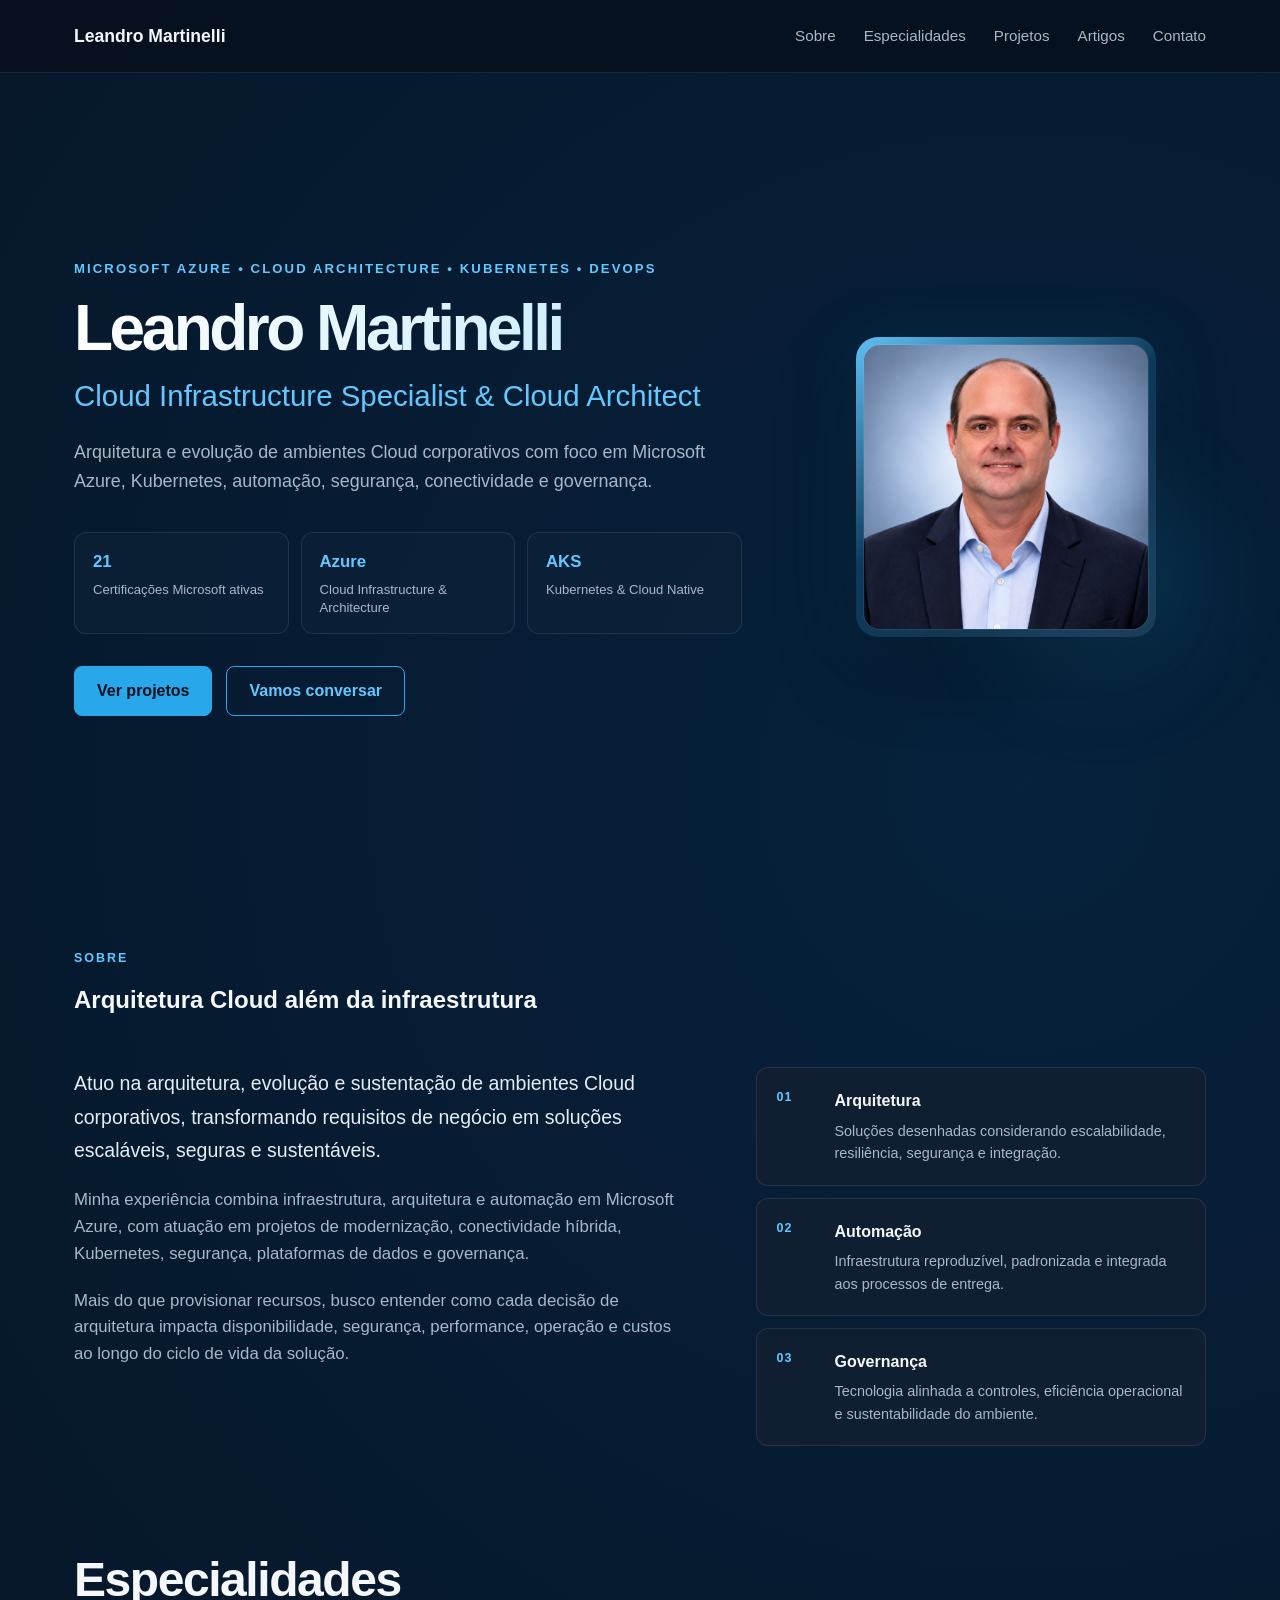
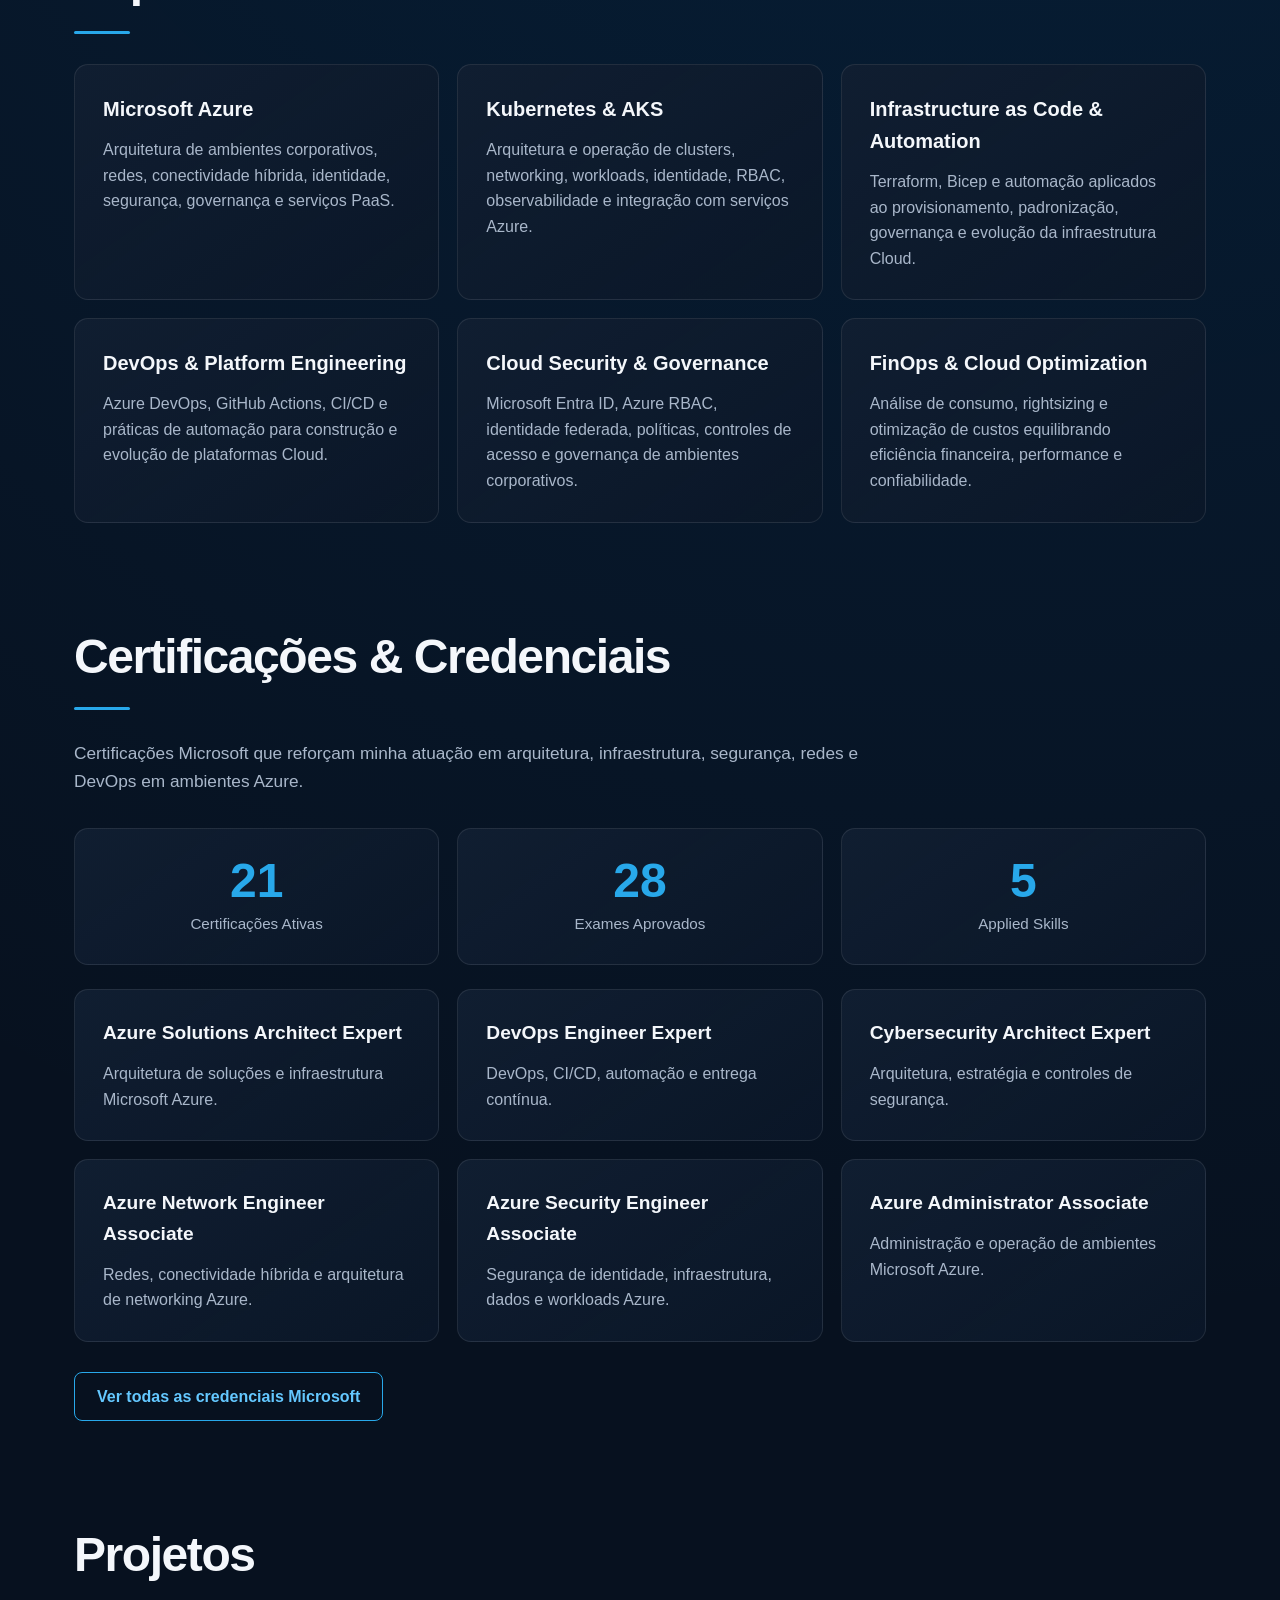
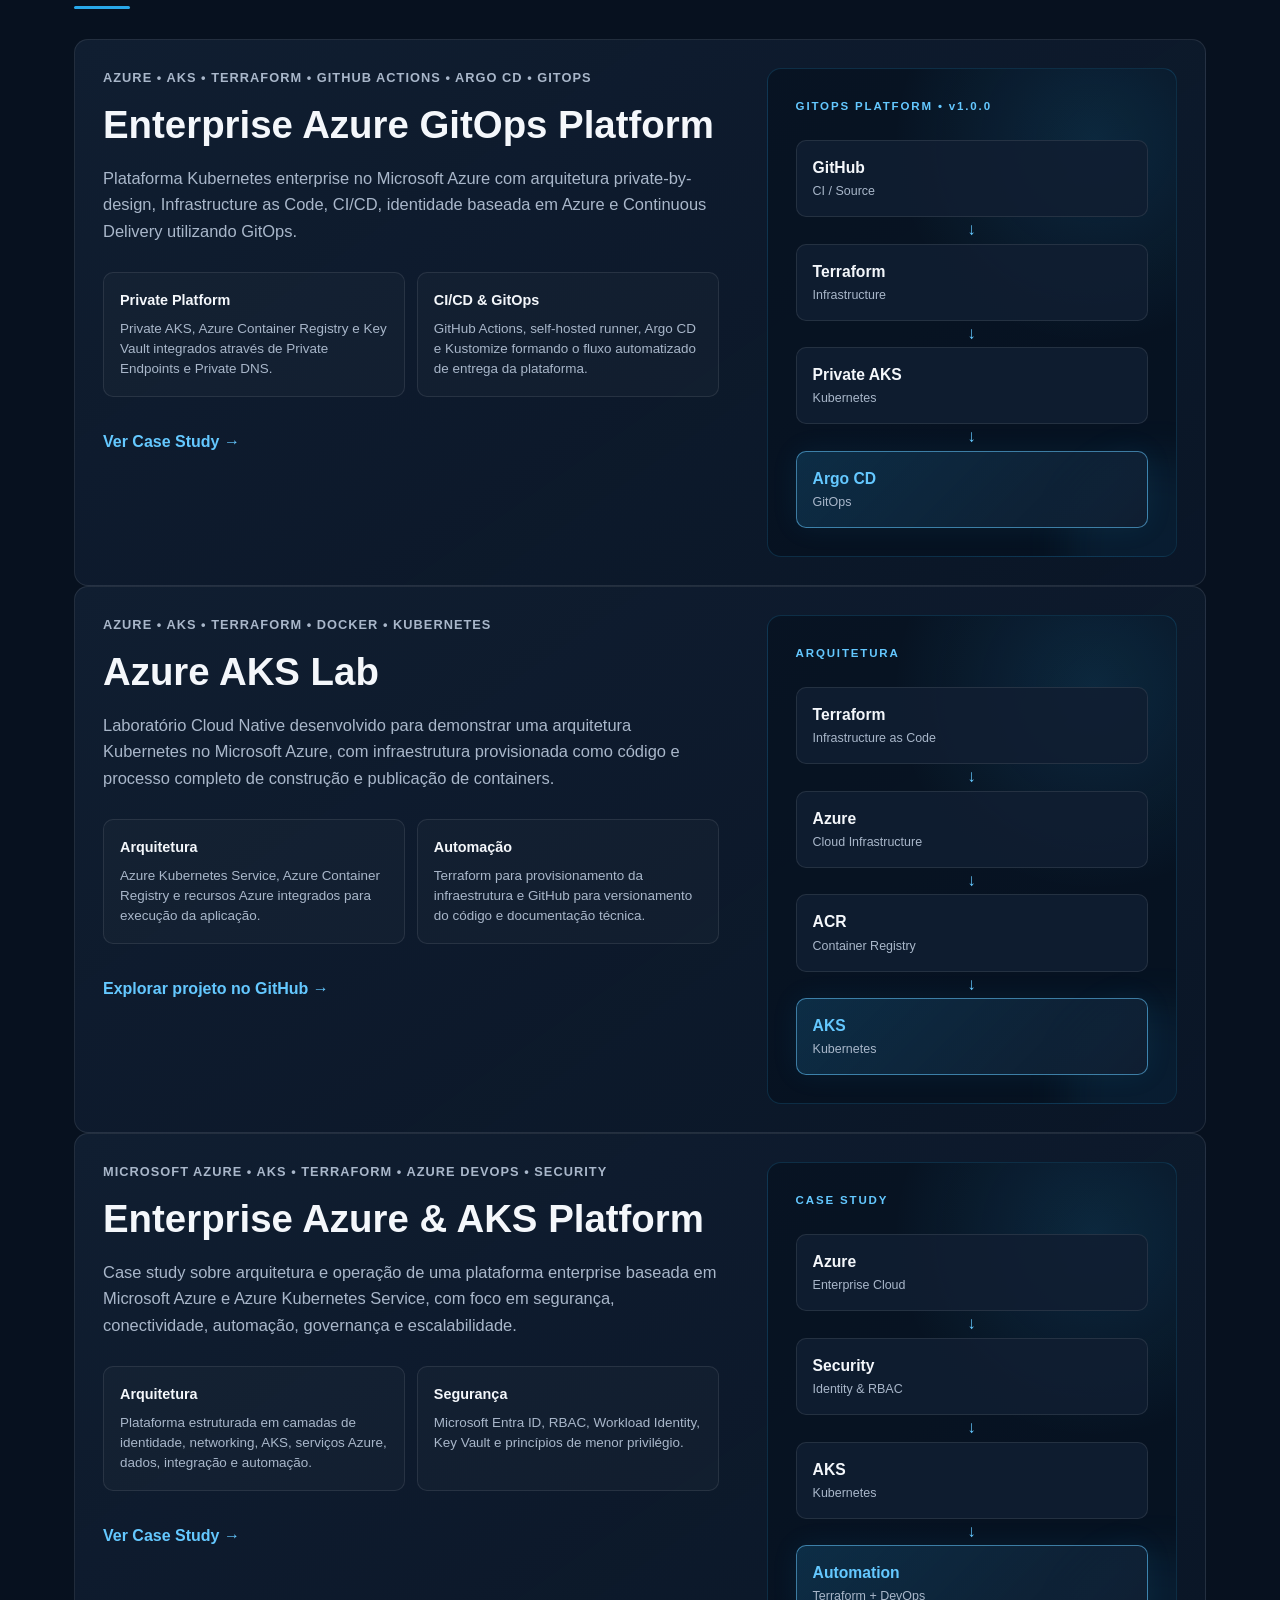
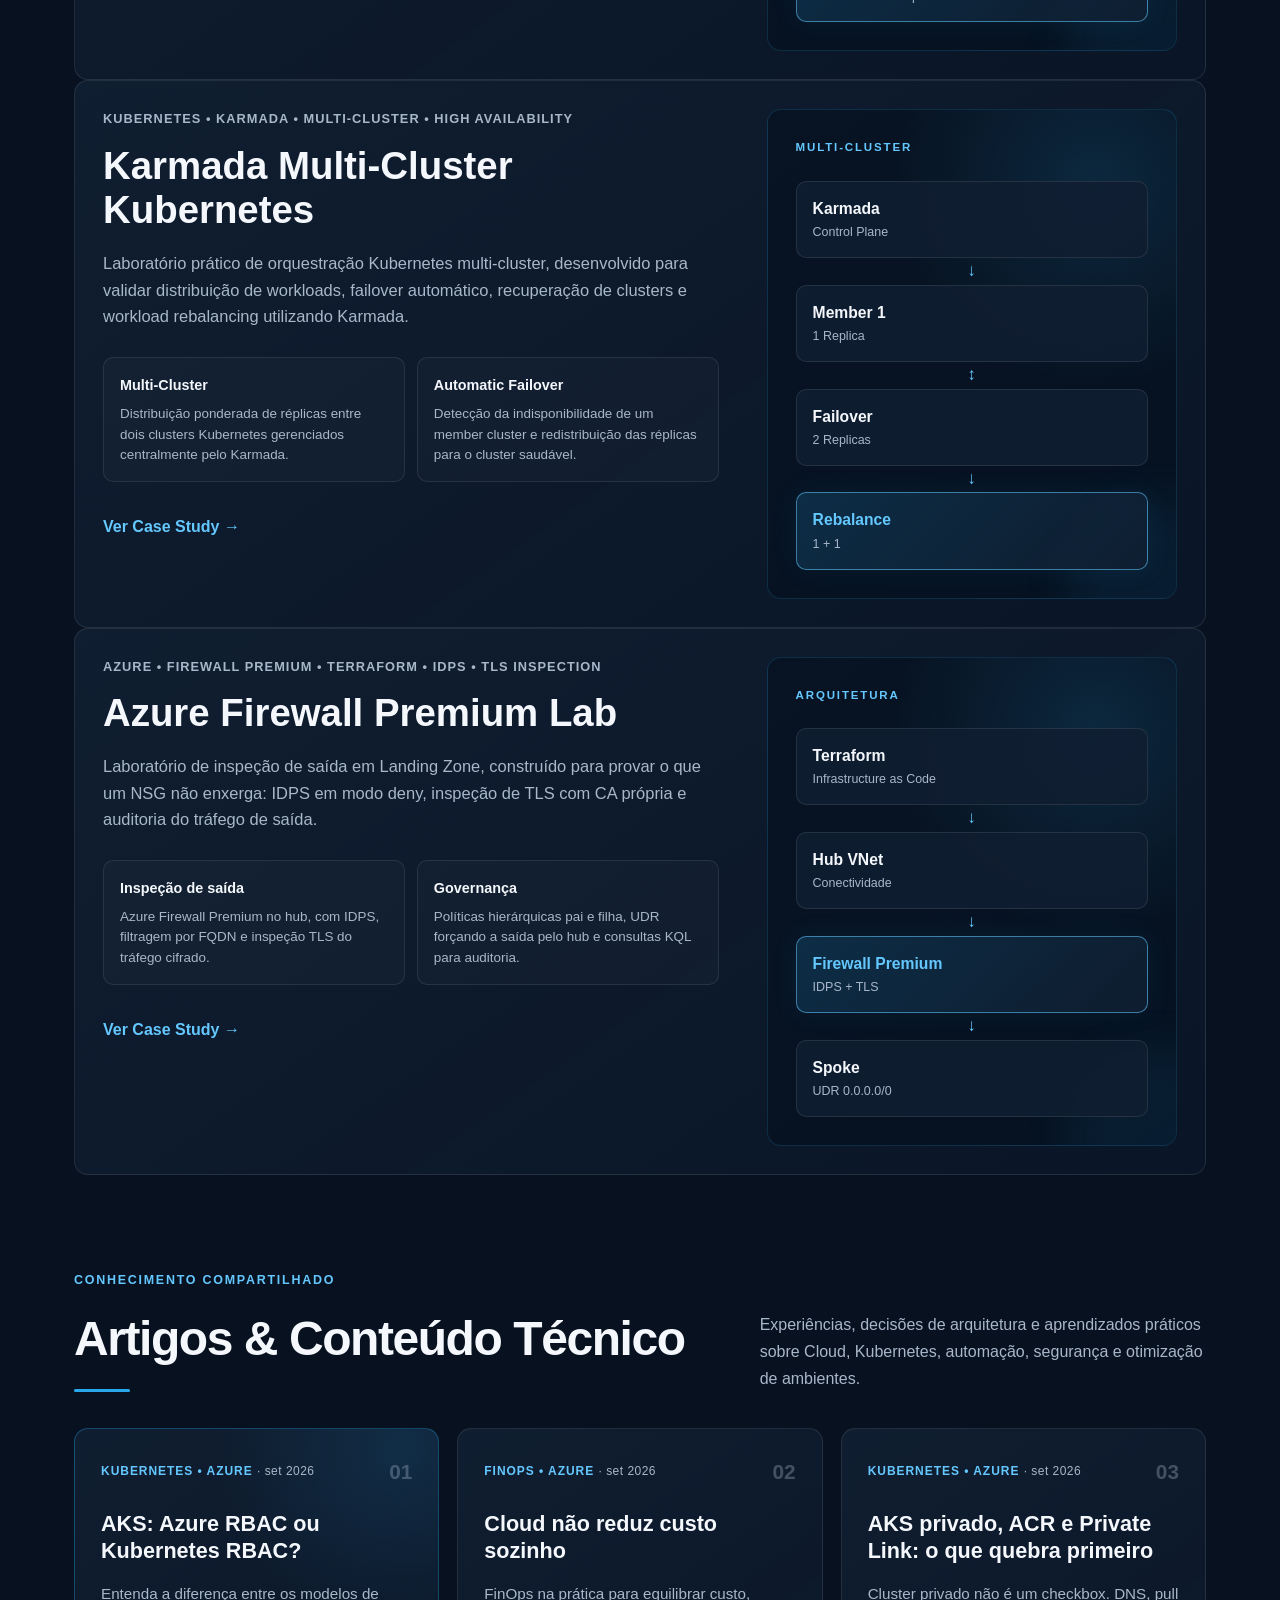
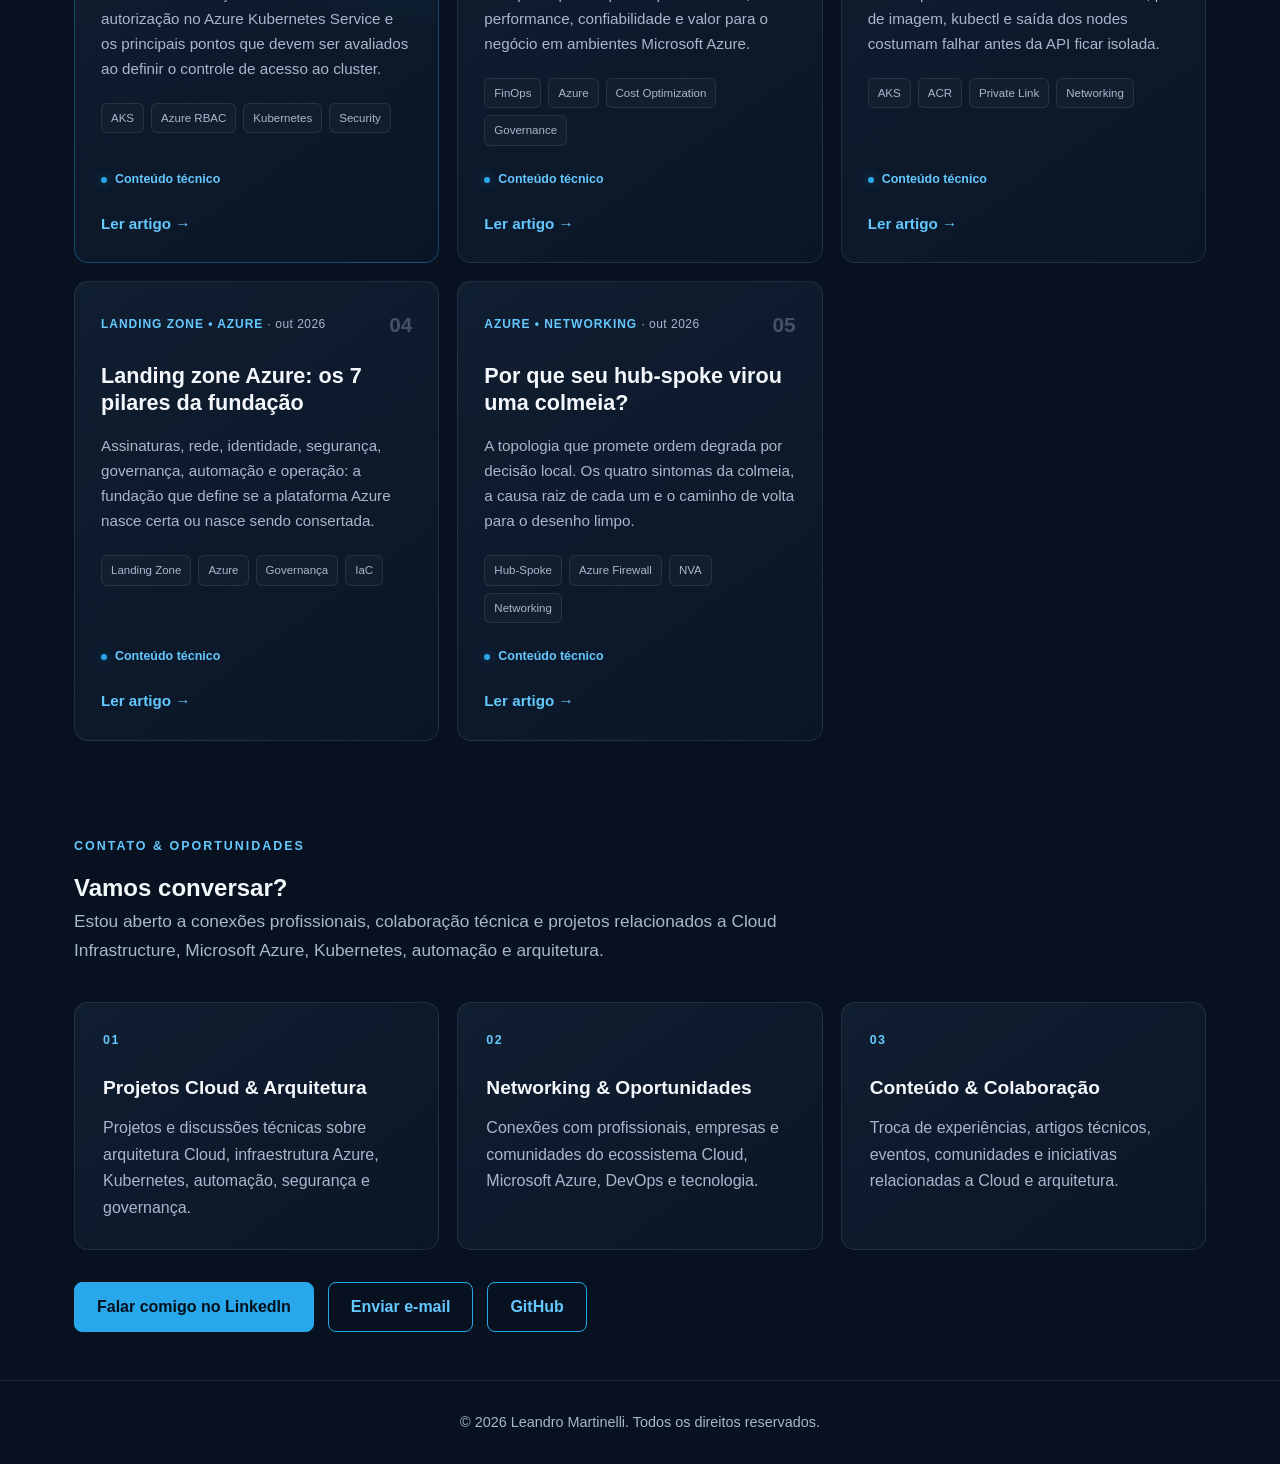
==== commit 6bd028f6: "Move Azure Firewall Premium Lab para Projetos" ====
--- a/index.html
+++ b/index.html
@@ -642,7 +642,79 @@
           </div>
         </div>
       </article>
-    </section>
+    
+      <article class="project-card">
+        <div class="project-content">
+          <p class="project-tech">
+            Azure • Firewall Premium • Terraform • IDPS • TLS Inspection
+          </p>
+
+          <h3>Azure Firewall Premium Lab</h3>
+
+          <p class="project-description">
+            Laboratório de inspeção de saída em Landing Zone, construído para
+            provar o que um NSG não enxerga: IDPS em modo deny, inspeção de TLS
+            com CA própria e auditoria do tráfego de saída.
+          </p>
+
+          <div class="project-highlights">
+            <div>
+              <strong>Inspeção de saída</strong>
+              <span>
+                Azure Firewall Premium no hub, com IDPS, filtragem por FQDN e
+                inspeção TLS do tráfego cifrado.
+              </span>
+            </div>
+
+            <div>
+              <strong>Governança</strong>
+              <span>
+                Políticas hierárquicas pai e filha, UDR forçando a saída pelo
+                hub e consultas KQL para auditoria.
+              </span>
+            </div>
+          </div>
+
+          <a
+            class="project-link"
+            href="cases/azure-firewall-premium-lab.html"
+          >
+            Ver Case Study →
+          </a>
+        </div>
+
+        <div class="project-architecture" aria-label="Arquitetura do Azure Firewall Premium Lab">
+          <span class="architecture-label">ARQUITETURA</span>
+
+          <div class="architecture-flow">
+            <div class="architecture-node">
+              <strong>Terraform</strong>
+              <span>Infrastructure as Code</span>
+            </div>
+
+            <span class="architecture-arrow">→</span>
+
+            <div class="architecture-node">
+              <strong>Hub VNet</strong>
+              <span>Conectividade</span>
+            </div>
+
+            <span class="architecture-arrow">→</span>
+
+            <div class="architecture-node architecture-node-primary">
+              <strong>Firewall Premium</strong>
+              <span>IDPS + TLS</span>
+            </div>
+
+            <span class="architecture-arrow">→</span>
+
+            <div class="architecture-node">
+              <strong>Spoke</strong>
+              <span>UDR 0.0.0.0/0</span>
+            </div>
+          </div>
+        </div>
+      </article></section>
 
     <section id="artigos">
       <div class="content-header">
@@ -808,36 +880,7 @@
             Ler artigo →
           </a>
         </article>
-        <article class="content-card">
-          <div class="content-card-top">
-            <span class="content-category">Segurança • Azure <em class="content-date">· out 2026</em></span>
-            <span class="content-number">06</span>
-          </div>
-
-          <h3>Azure Firewall Premium: inspeção de saída que um NSG nunca vai fazer</h3>
-
-          <p>
-            O que acontece com o tráfego de saída quando a fundação tem inspeção
-            de verdade: IDPS em deny, inspeção TLS com CA própria e o limite do
-            que o NSG enxerga.
-          </p>
-
-          <div class="content-tags">
-            <span>Azure Firewall</span>
-            <span>IDPS</span>
-            <span>TLS Inspection</span>
-            <span>Landing Zone</span>
-          </div>
-
-          <span class="content-status">Lab prático</span>
-
-          <a
-            class="content-link"
-            href="artigos/azure-firewall-premium-lab.html"
-          >
-            Ler artigo →
-          </a>
-        </article>
+        
       </div>
     </section>
 
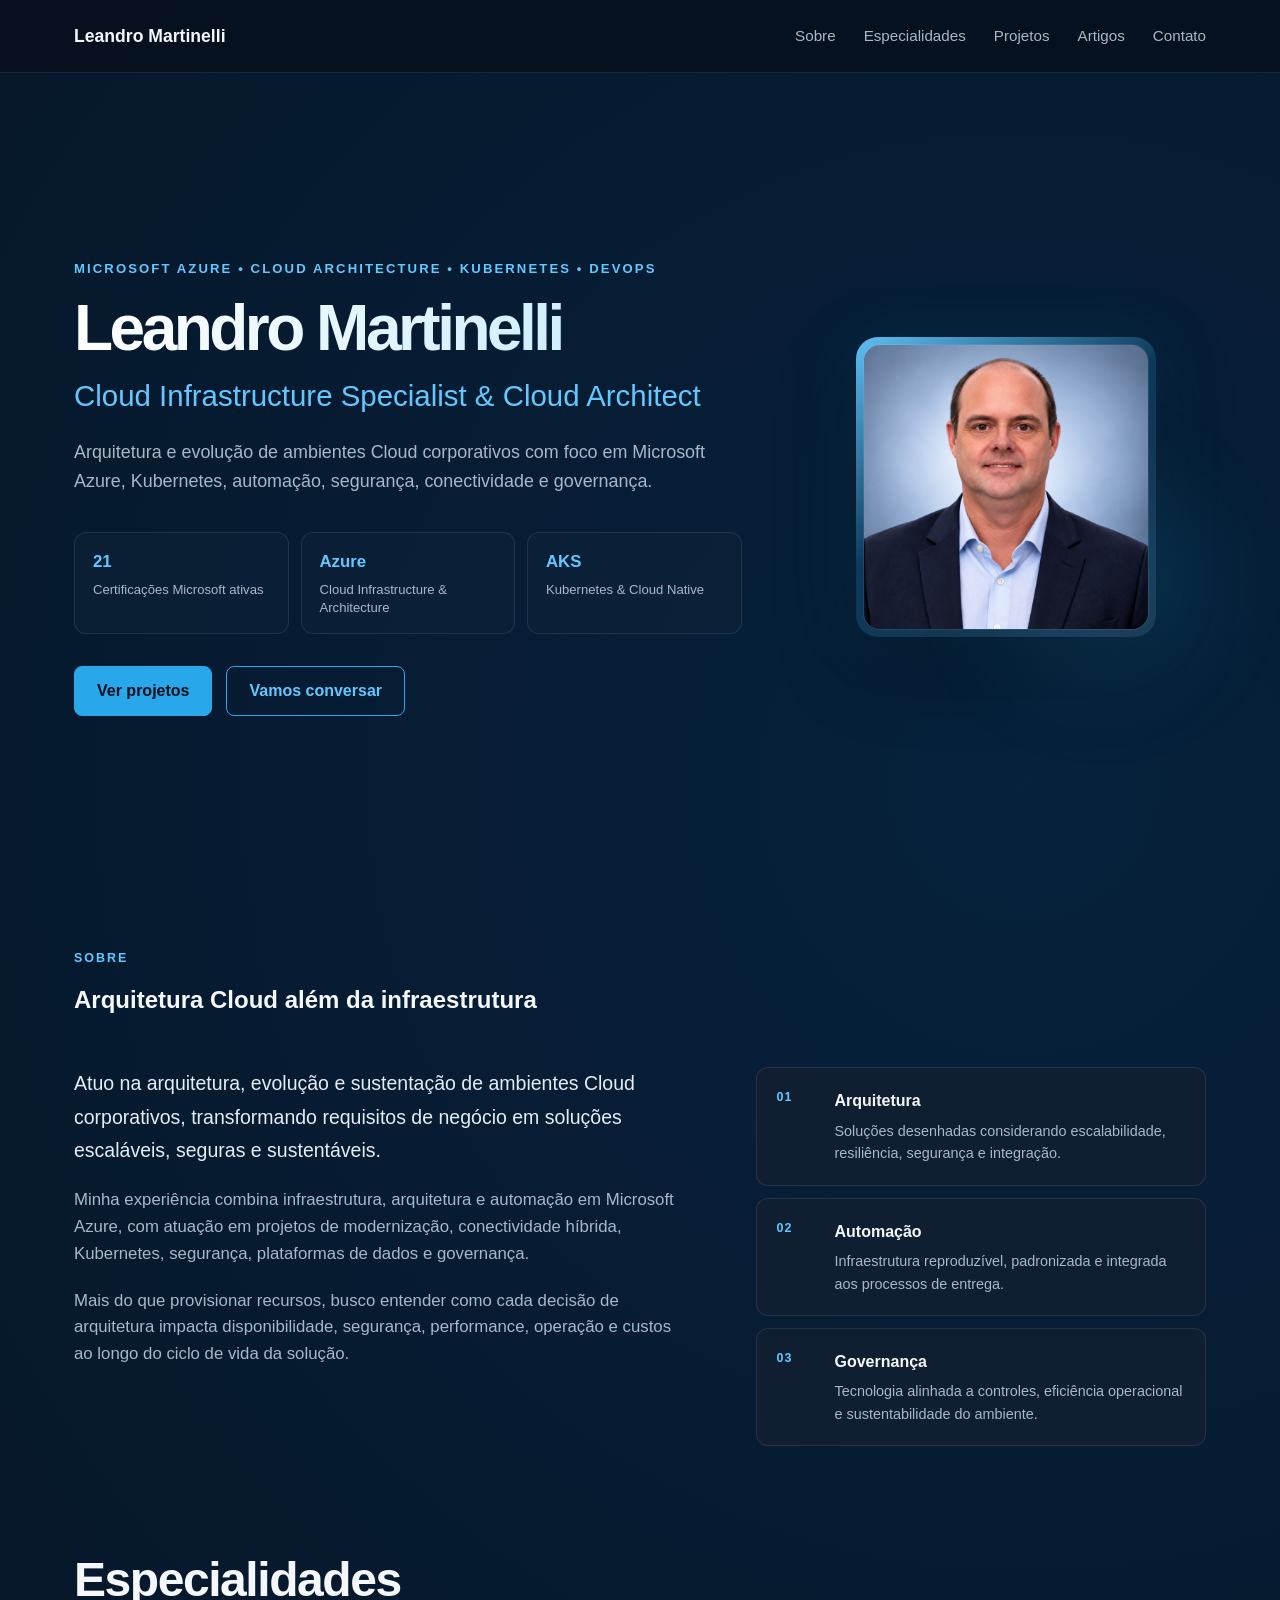
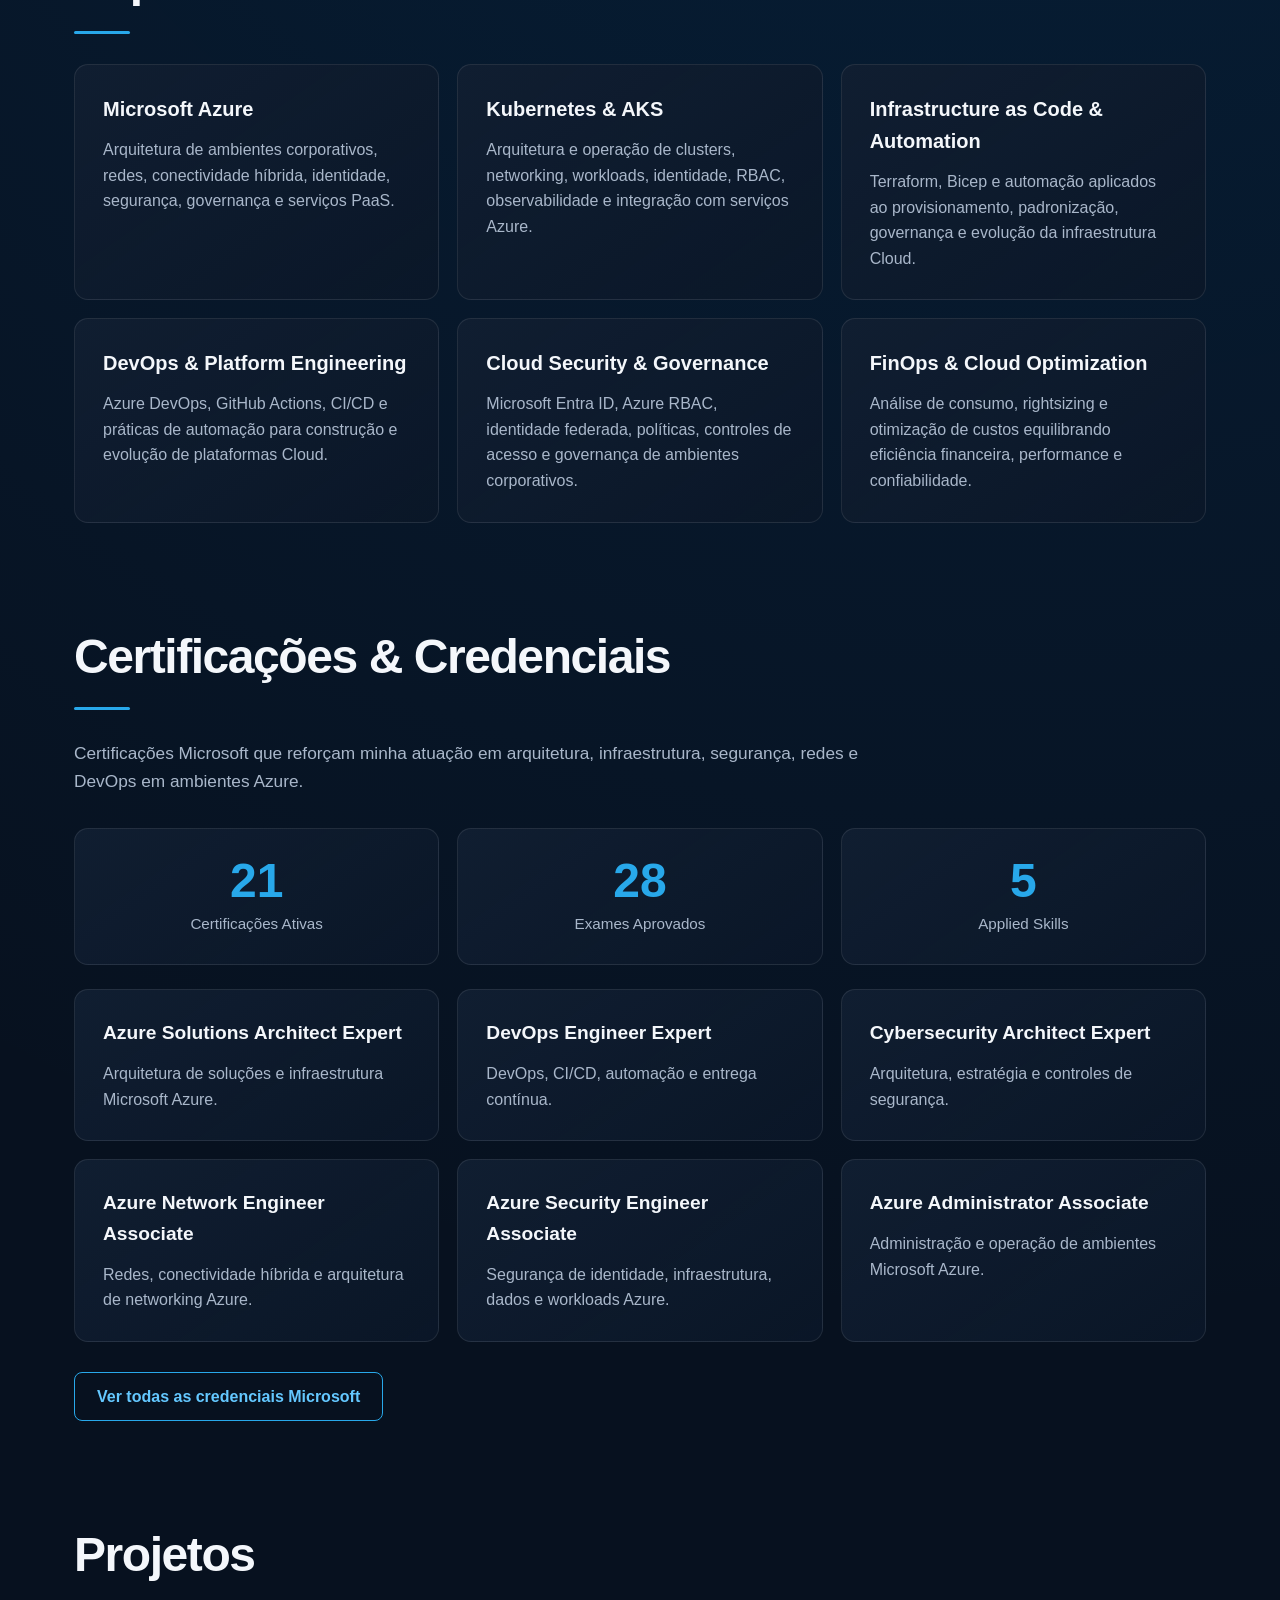
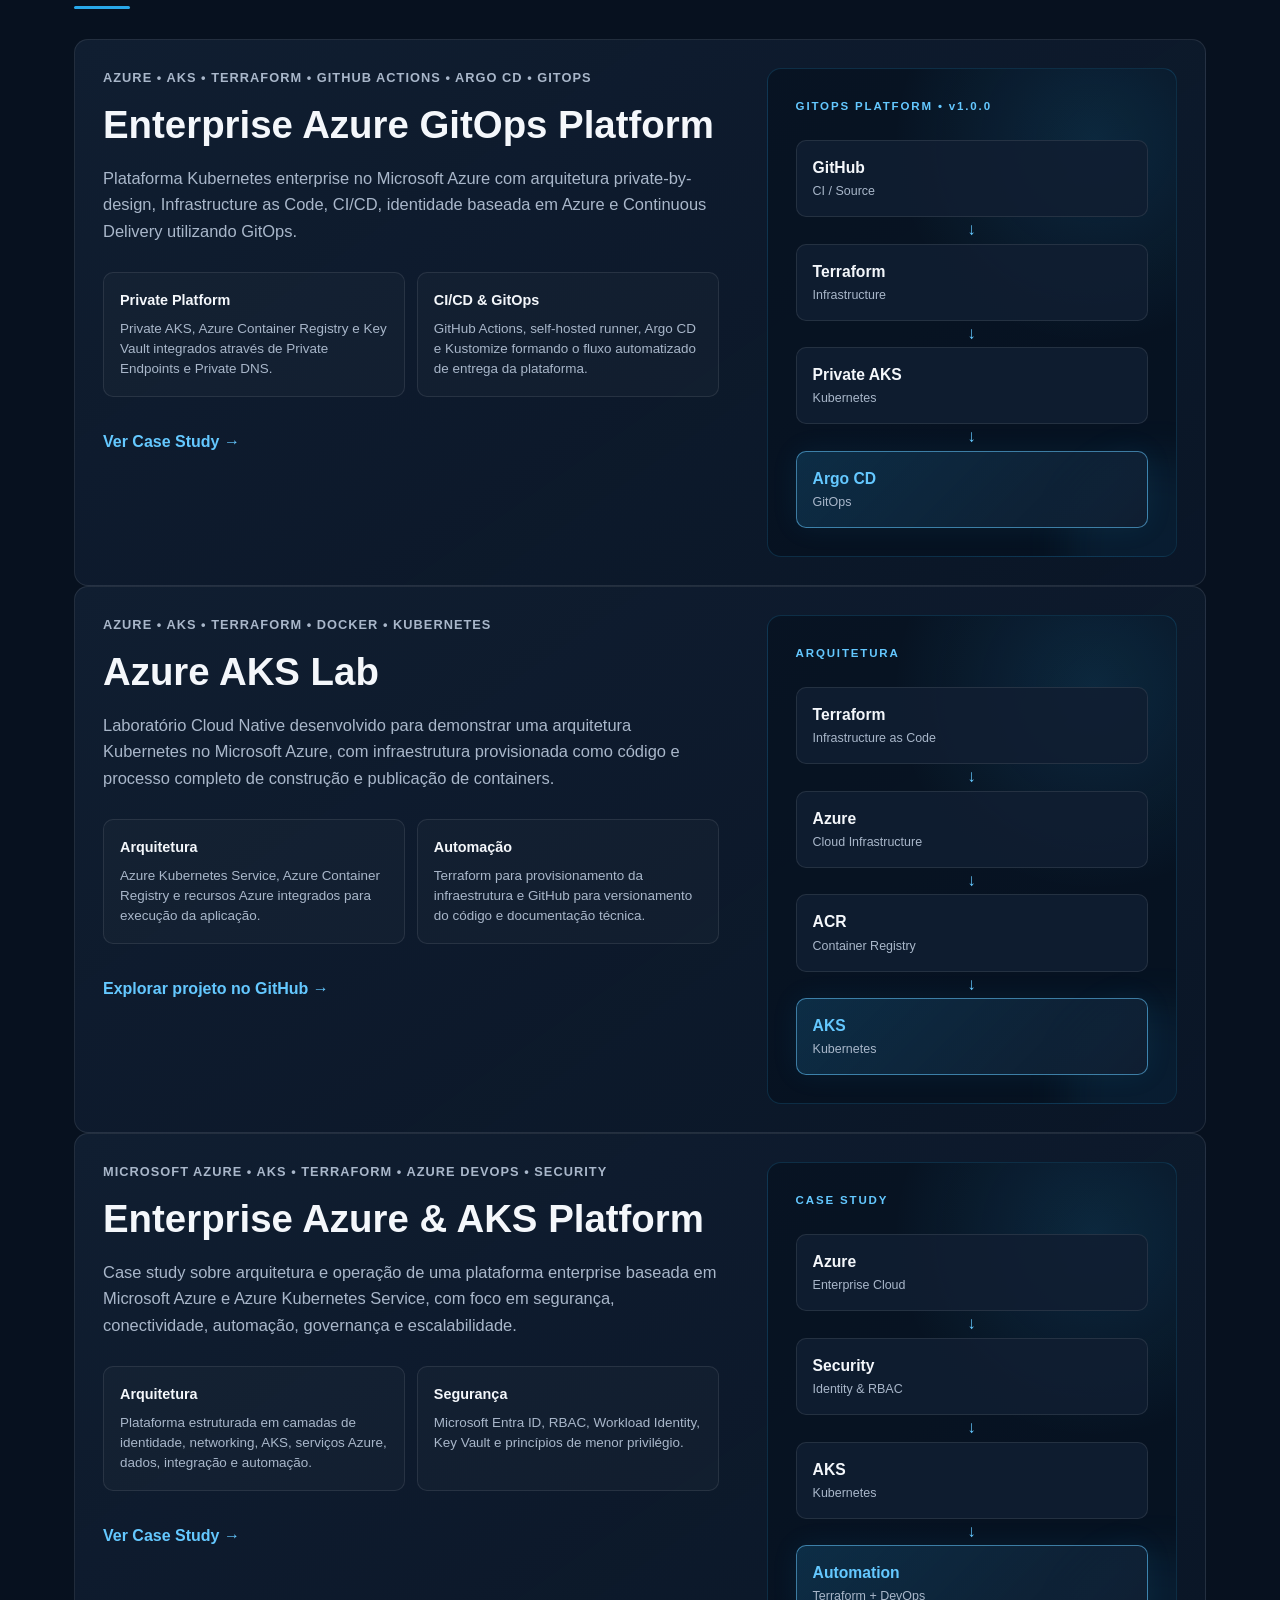
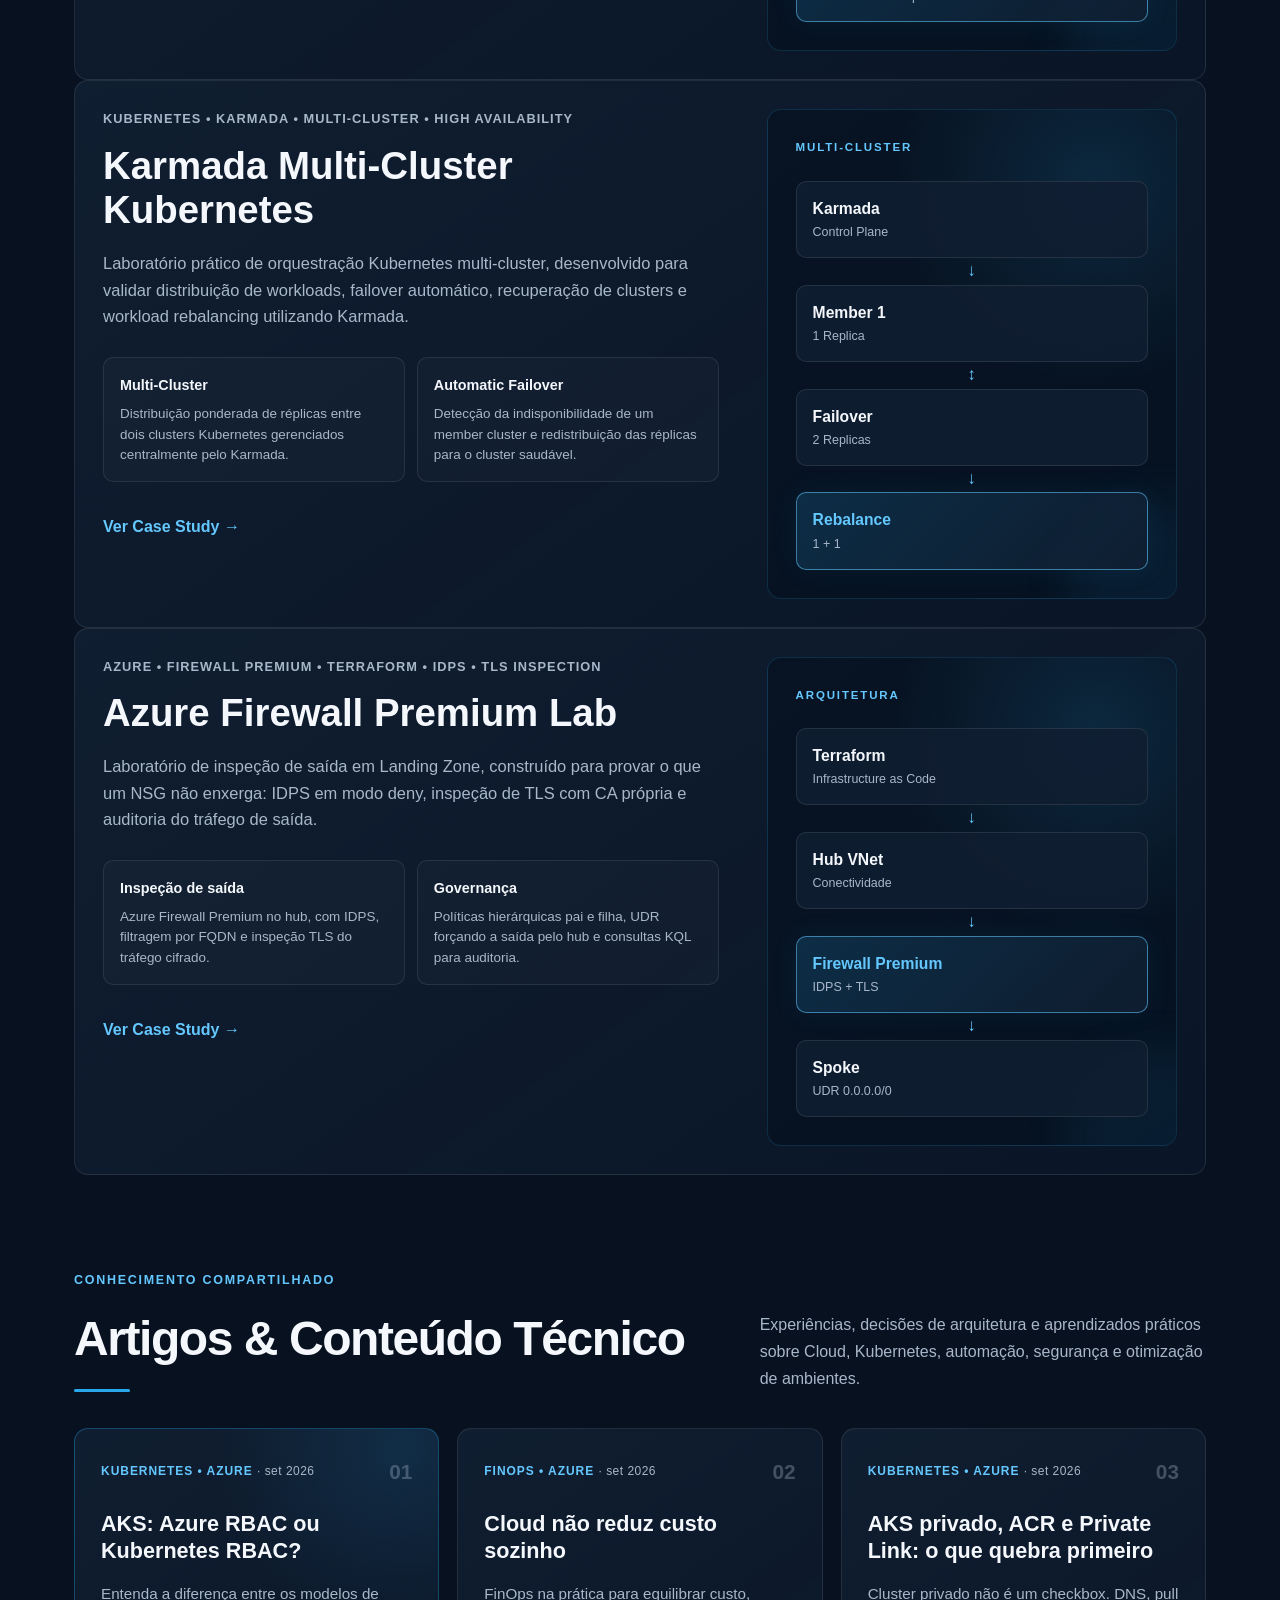
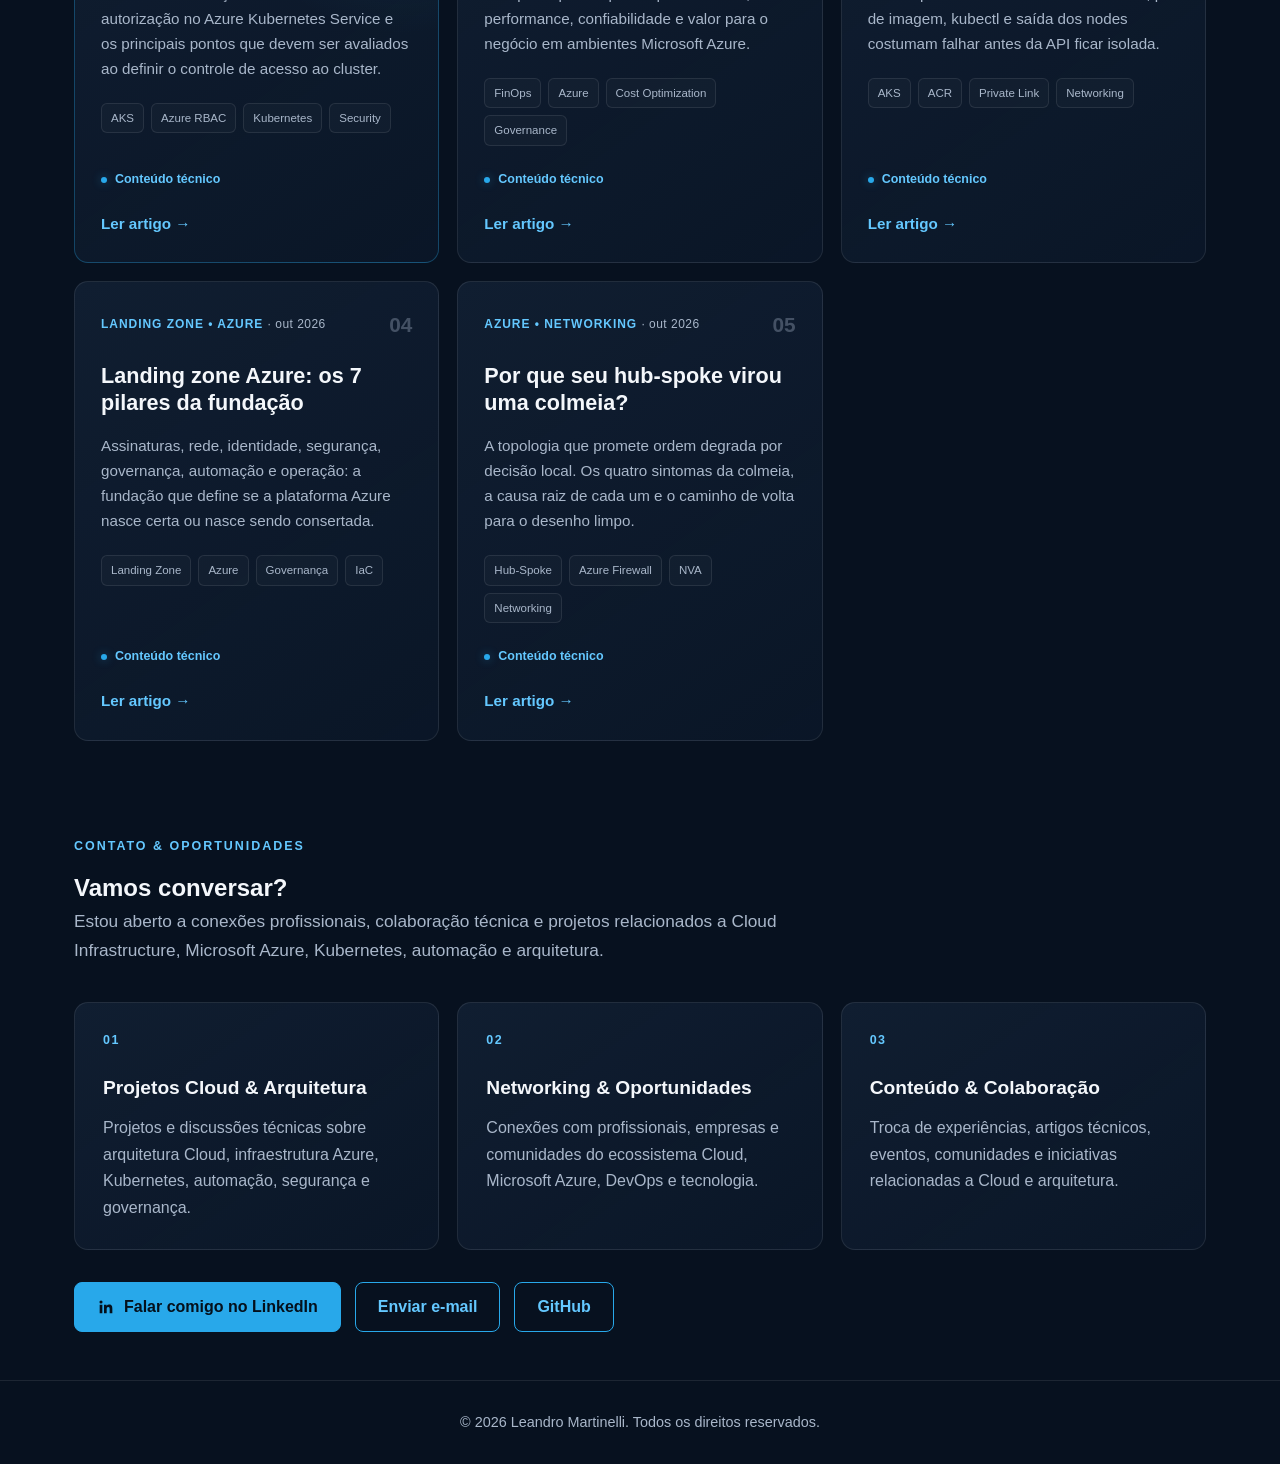
==== commit fe893ba8: "Icone do LinkedIn via CSS" ====
--- a/index.html
+++ b/index.html
@@ -54,7 +54,7 @@
     ]
   }
   </script>
-  <link rel="stylesheet" href="styles.css">
+  <link rel="stylesheet" href="styles.css?v=20261027">
   <link rel="icon" type="image/png" href="assets/images/favicon.png">
 </head>
 
@@ -959,20 +959,11 @@
     <p>© 2026 Leandro Martinelli. Todos os direitos reservados.</p>
   </footer>
 
-  <script>document.querySelectorAll("footer p").forEach(function(p){p.textContent=p.textContent.replace(/© \d{4}/,"© "+new Date().getFullYear())})</script>
-
-  <script>
-    (function () {
-      var toggle = document.querySelector(".nav-toggle");
-      var menu = document.getElementById("nav-menu");
-      if (!toggle || !menu) return;
-      toggle.addEventListener("click", function () {
-        var open = menu.classList.toggle("nav-open");
-        toggle.setAttribute("aria-expanded", open ? "true" : "false");
-        toggle.setAttribute("aria-label", open ? "Fechar menu" : "Abrir menu");
-      });
-    })();
-  </script>
+  
+
+  
+  <script src="assets/js/main.js" defer></script>
+
 </body>
 </html>
 
--- a/styles.css
+++ b/styles.css
@@ -2112,3 +2112,98 @@
     font-size: 0.92rem;
   }
 }
+/* Case study — codigo e legenda do diagrama */
+
+.case-page code {
+  padding: 2px 6px;
+  border: 1px solid var(--border);
+  border-radius: 5px;
+  background: var(--bg-secondary);
+  color: var(--azure-light);
+  font-family: Consolas, "Courier New", monospace;
+  font-size: 0.92em;
+}
+
+.case-page pre {
+  margin: 28px 0;
+  padding: 22px;
+  border: 1px solid var(--border);
+  border-radius: 12px;
+  background: var(--bg-secondary);
+  overflow-x: auto;
+}
+
+.case-page pre code {
+  padding: 0;
+  border: 0;
+  background: none;
+  color: var(--text-secondary);
+  font-size: 0.88rem;
+  line-height: 1.8;
+}
+
+.case-page .case-architecture-diagram img {
+  display: block;
+  width: 100%;
+  height: auto;
+  border-radius: 10px;
+}
+
+.case-page .case-architecture-diagram figcaption {
+  margin-top: 14px;
+  color: var(--text-secondary);
+  font-size: 0.92rem;
+  line-height: 1.7;
+}
+/* Icone nos botoes */
+
+.button-with-icon {
+  gap: 9px;
+}
+
+.button-icon {
+  width: 18px;
+  height: 18px;
+  flex: 0 0 auto;
+  transition: transform 0.2s ease;
+}
+
+.button-with-icon:hover .button-icon {
+  transform: scale(1.08);
+}
+
+@media (max-width: 560px) {
+  .button-icon {
+    width: 16px;
+    height: 16px;
+  }
+}
+/* Icone do LinkedIn via CSS - nao depende de alteracao no HTML */
+
+.contact-actions a[href*="linkedin.com"] {
+  gap: 9px;
+}
+
+.contact-actions a[href*="linkedin.com"]::before {
+  content: "";
+  display: inline-block;
+  width: 18px;
+  height: 18px;
+  flex: 0 0 auto;
+  background-color: currentColor;
+  -webkit-mask-image: url("data:image/svg+xml,%3Csvg xmlns='http://www.w3.org/2000/svg' viewBox='0 0 24 24'%3E%3Cpath d='M20.45 20.45h-3.56v-5.57c0-1.33-.03-3.04-1.85-3.04-1.85 0-2.13 1.45-2.13 2.94v5.67H9.35V9h3.42v1.56h.05a3.75 3.75 0 0 1 3.37-1.85c3.6 0 4.27 2.37 4.27 5.46v6.28zM5.34 7.43a2.07 2.07 0 1 1 0-4.14 2.07 2.07 0 0 1 0 4.14zM7.12 20.45H3.56V9h3.56v11.45z'/%3E%3C/svg%3E");
+  mask-image: url("data:image/svg+xml,%3Csvg xmlns='http://www.w3.org/2000/svg' viewBox='0 0 24 24'%3E%3Cpath d='M20.45 20.45h-3.56v-5.57c0-1.33-.03-3.04-1.85-3.04-1.85 0-2.13 1.45-2.13 2.94v5.67H9.35V9h3.42v1.56h.05a3.75 3.75 0 0 1 3.37-1.85c3.6 0 4.27 2.37 4.27 5.46v6.28zM5.34 7.43a2.07 2.07 0 1 1 0-4.14 2.07 2.07 0 0 1 0 4.14zM7.12 20.45H3.56V9h3.56v11.45z'/%3E%3C/svg%3E");
+  -webkit-mask-size: contain;
+  mask-size: contain;
+  -webkit-mask-repeat: no-repeat;
+  mask-repeat: no-repeat;
+  -webkit-mask-position: center;
+  mask-position: center;
+}
+
+@media (max-width: 560px) {
+  .contact-actions a[href*="linkedin.com"]::before {
+    width: 16px;
+    height: 16px;
+  }
+}
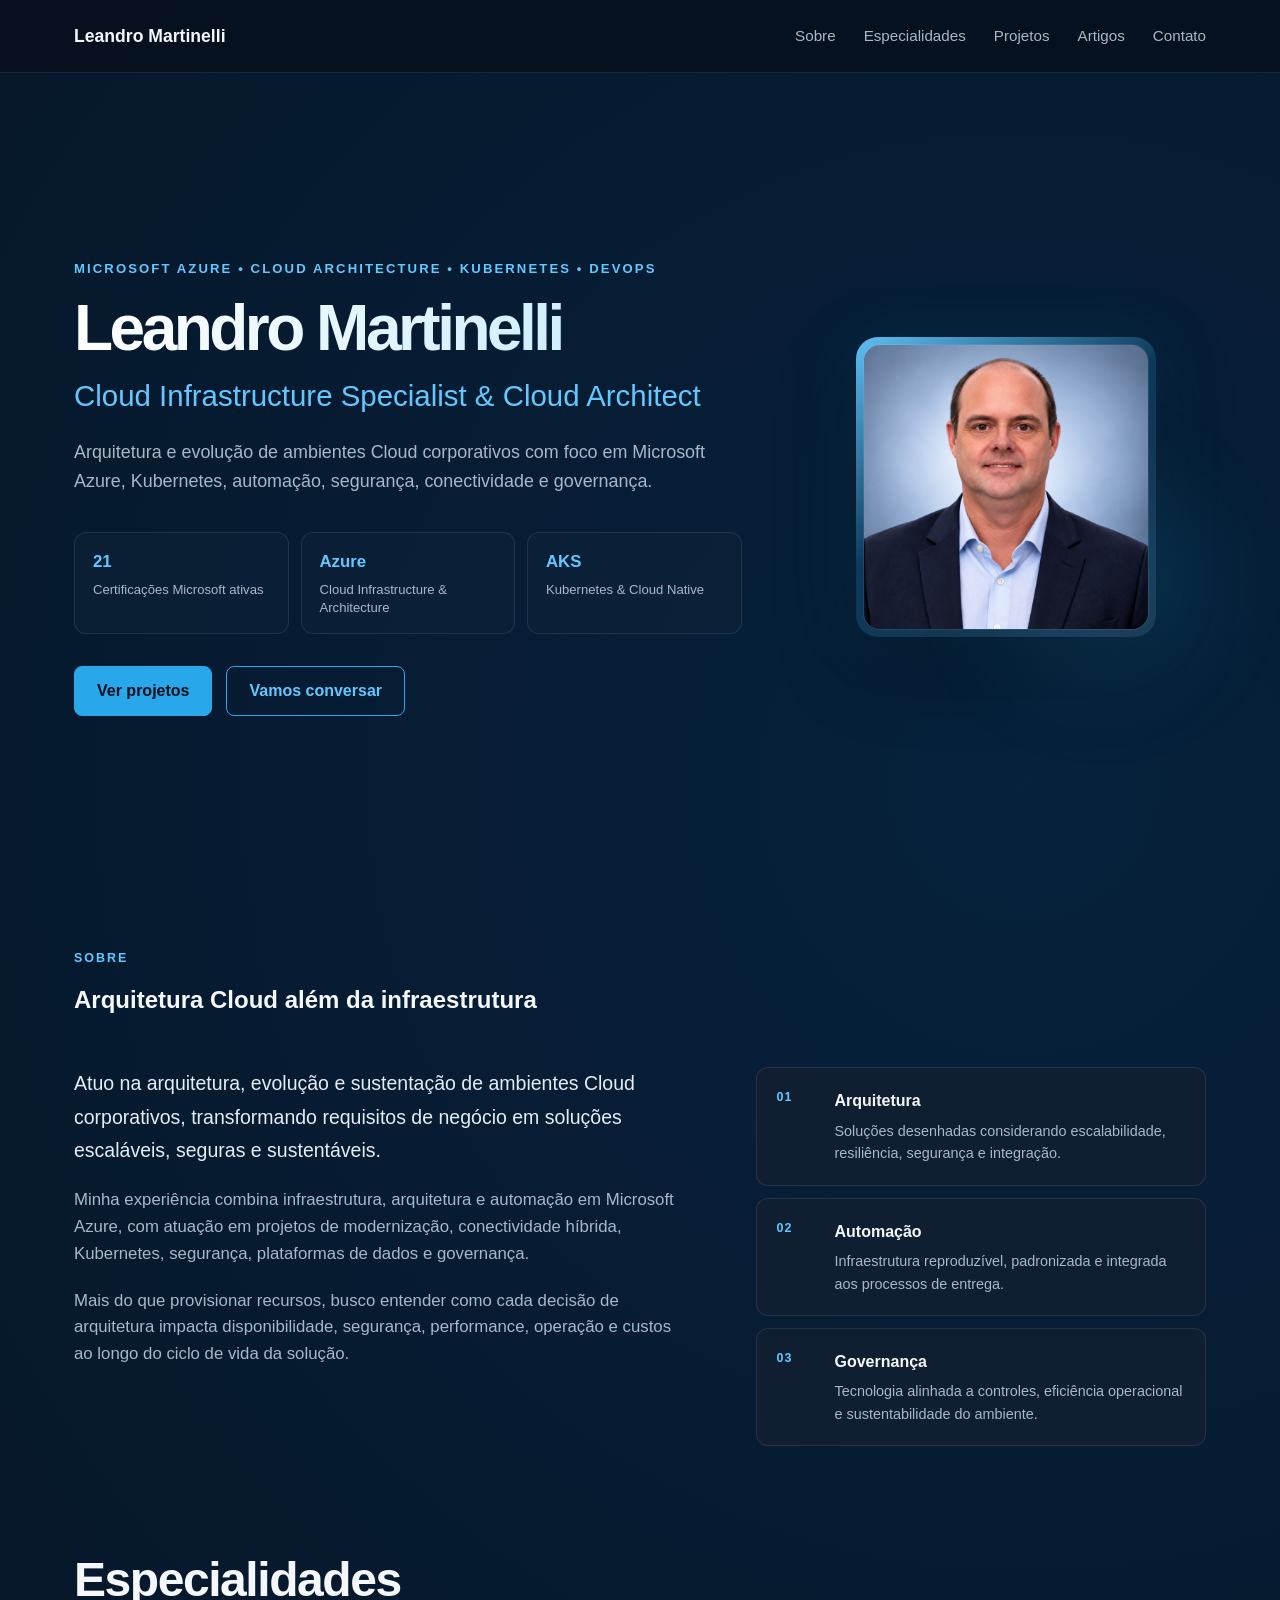
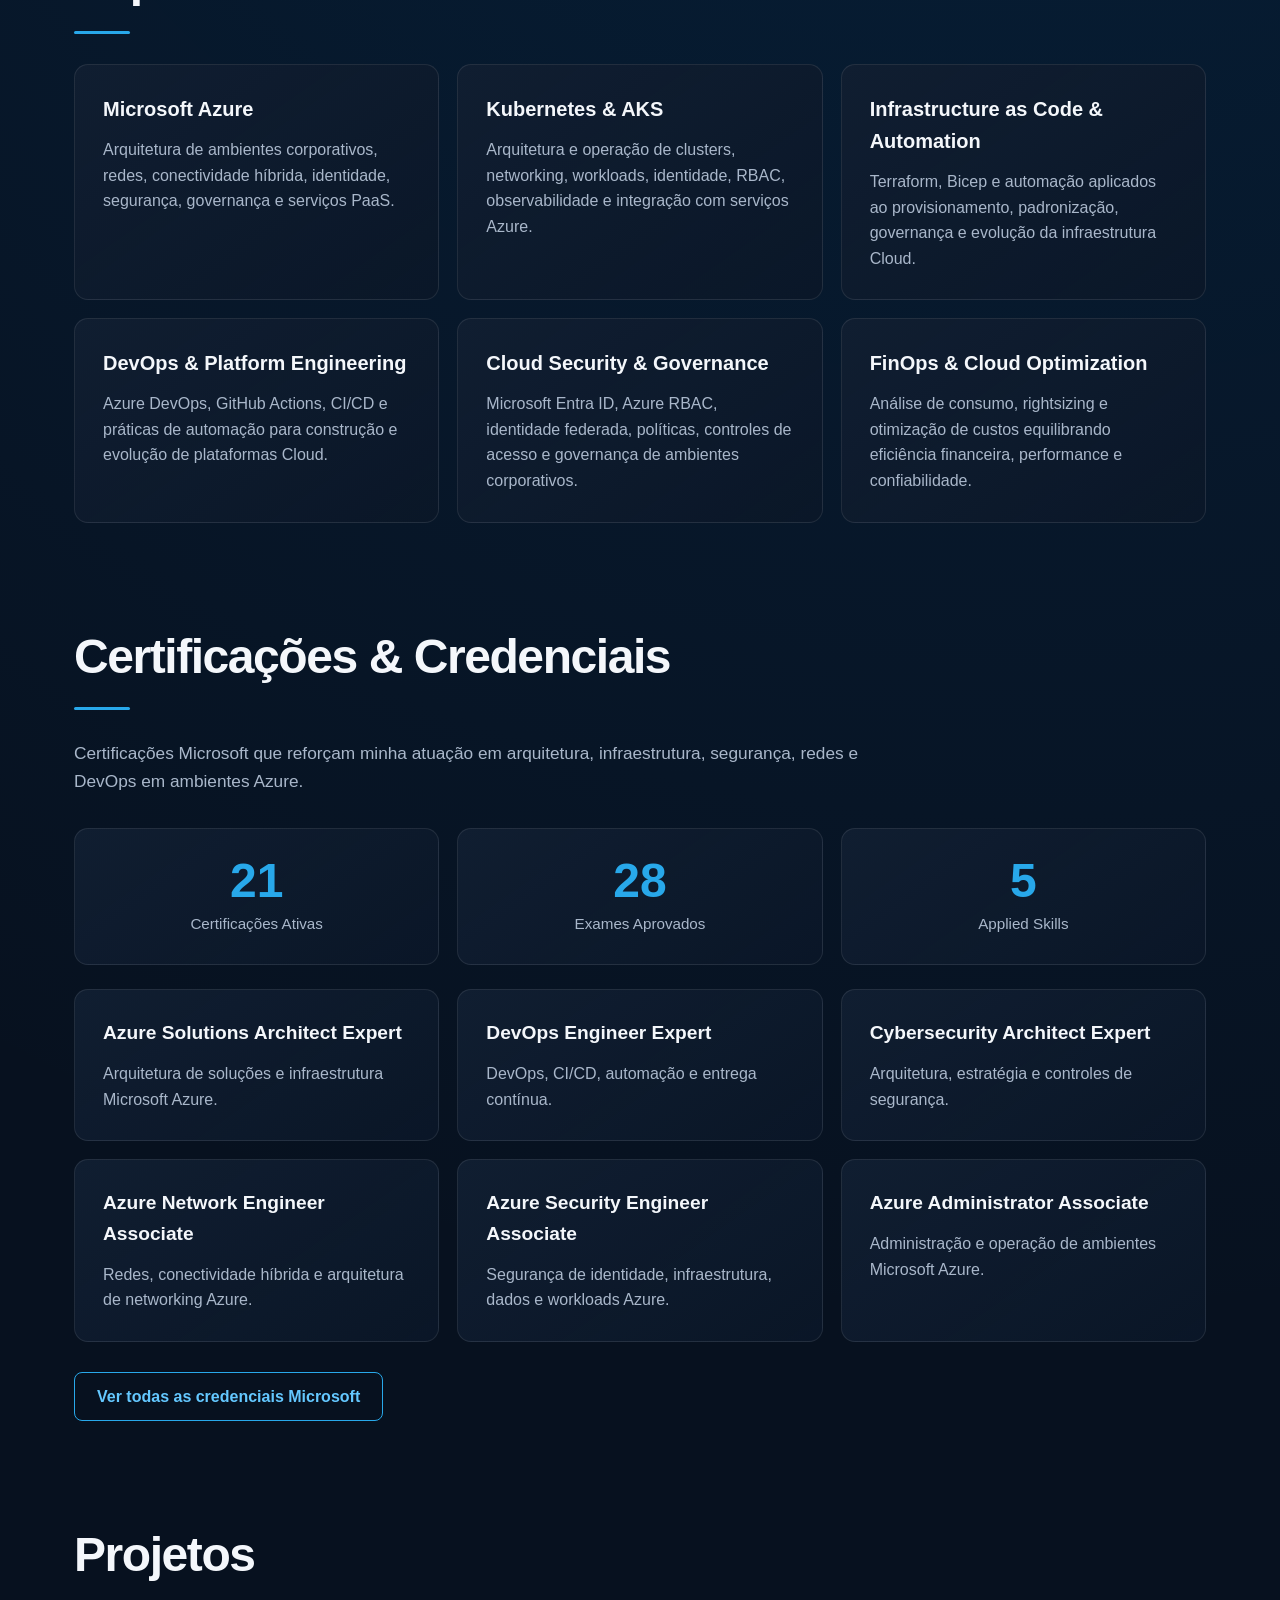
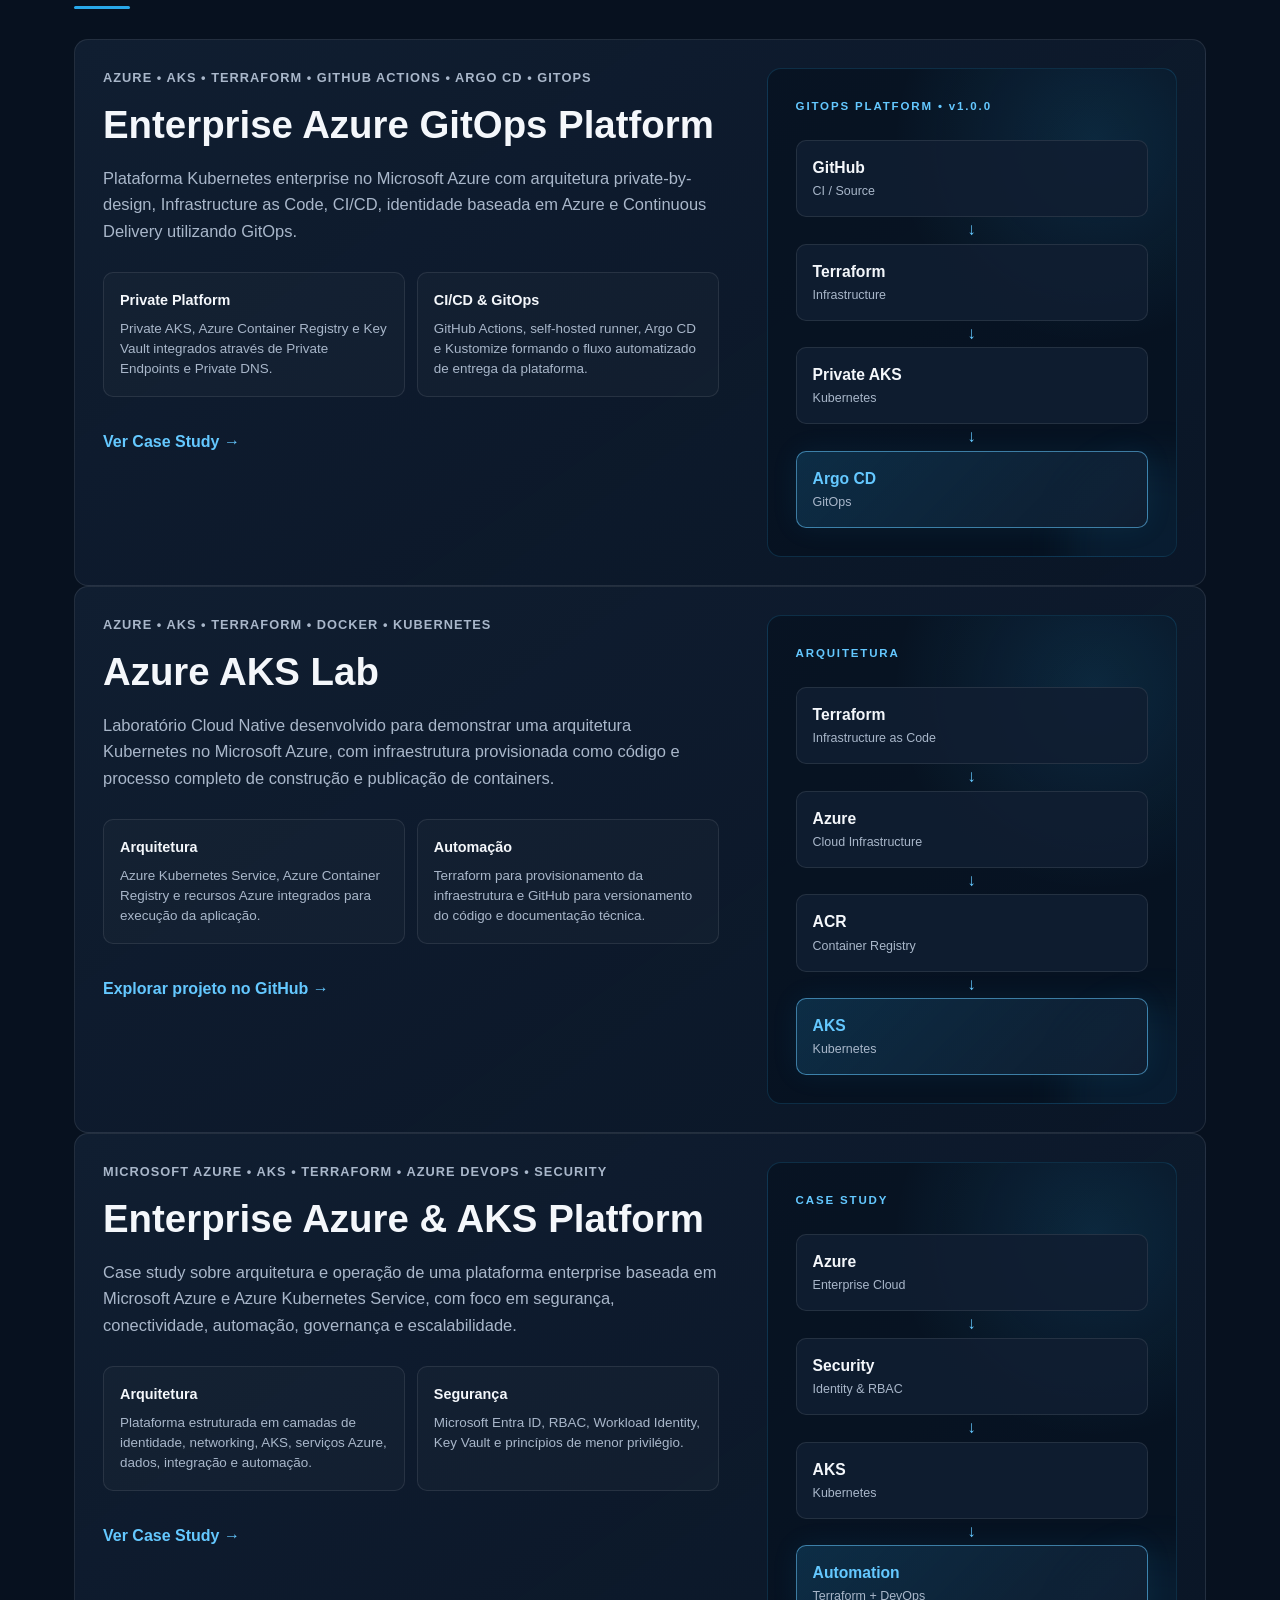
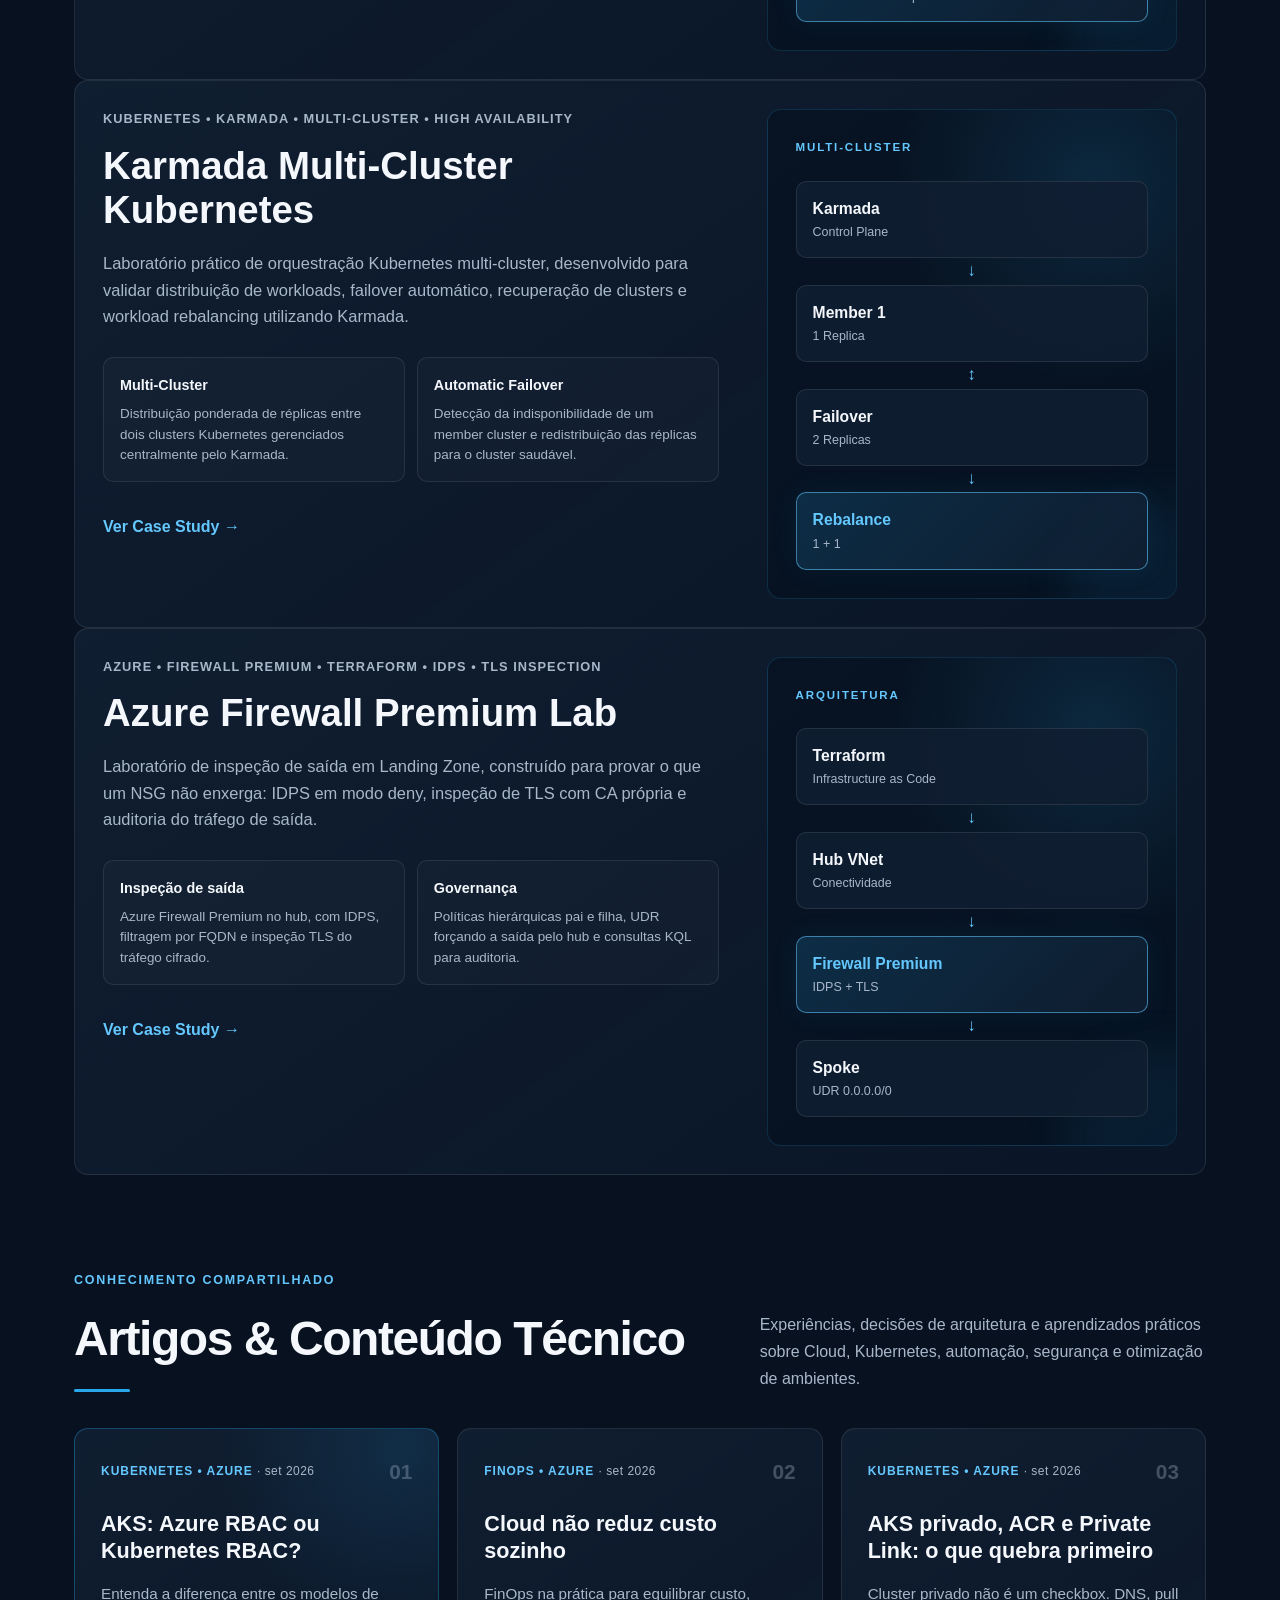
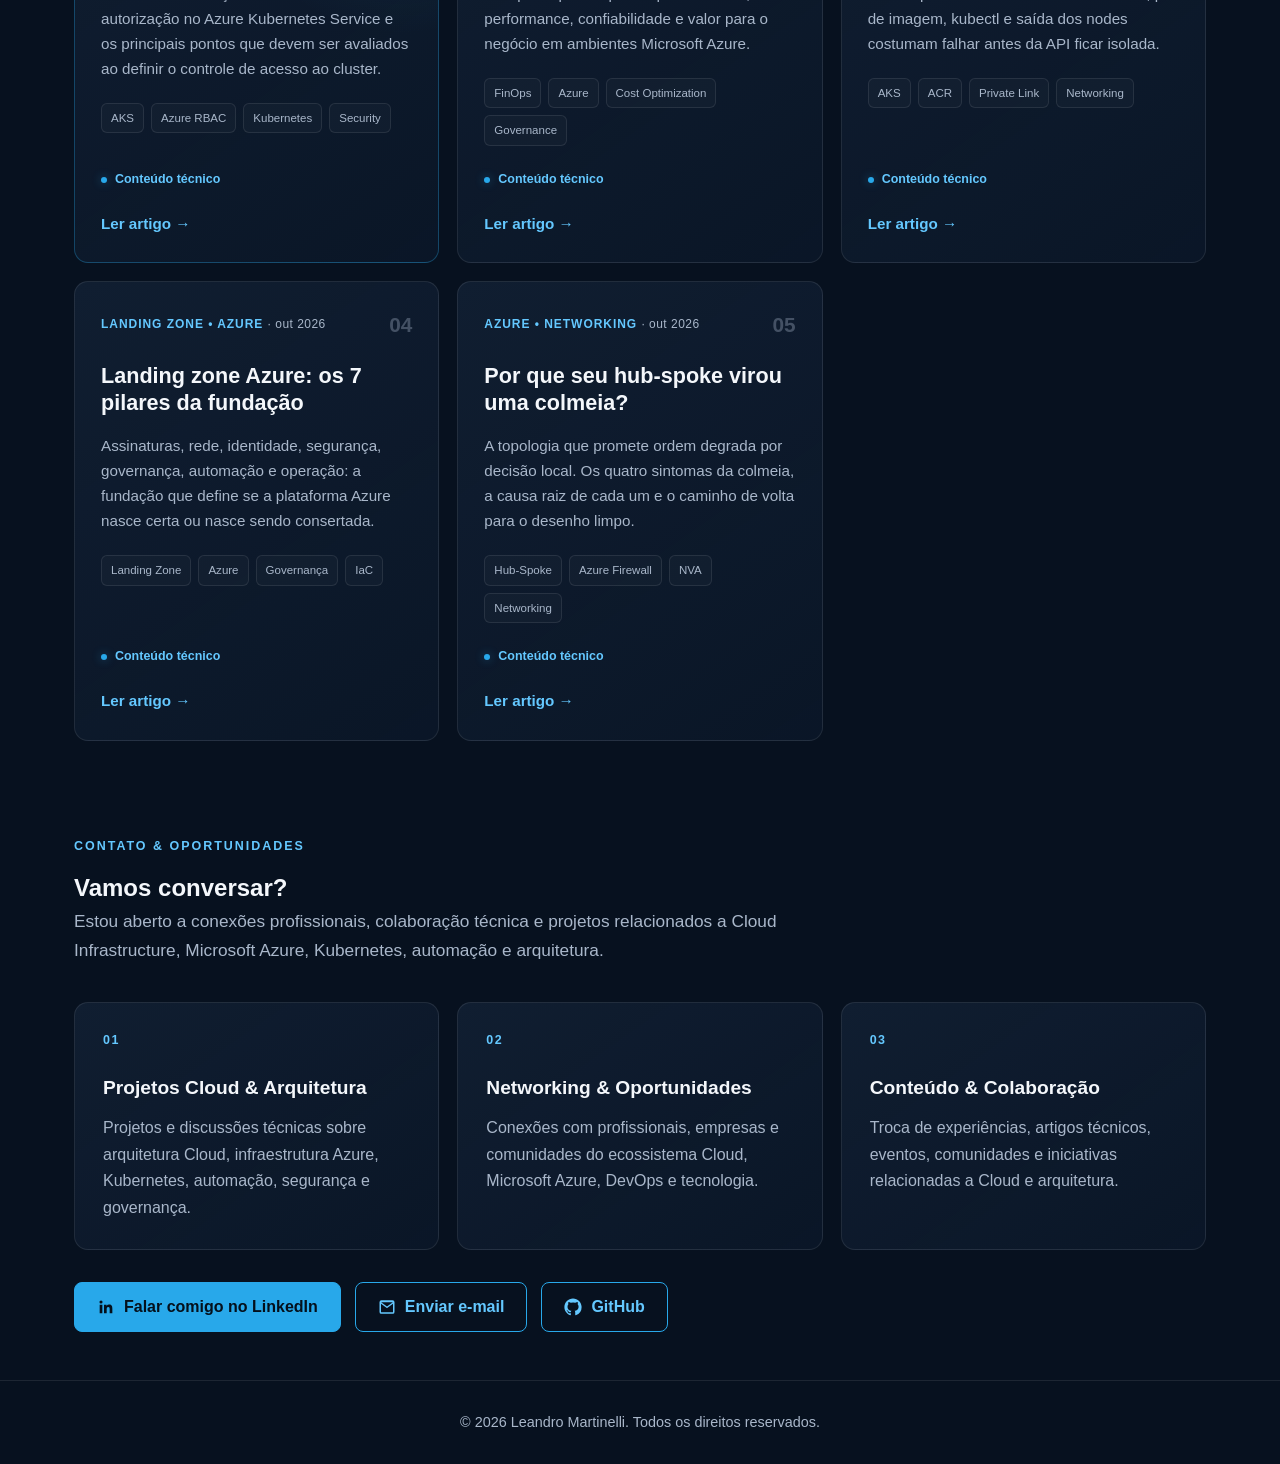
==== commit ad4370af: "Adiciona icones do e-mail e do GitHub via CSS" ====
--- a/index.html
+++ b/index.html
@@ -54,7 +54,7 @@
     ]
   }
   </script>
-  <link rel="stylesheet" href="styles.css?v=20261027">
+  <link rel="stylesheet" href="styles.css?v=20261029">
   <link rel="icon" type="image/png" href="assets/images/favicon.png">
 </head>
 
--- a/styles.css
+++ b/styles.css
@@ -2207,3 +2207,44 @@
     height: 16px;
   }
 }
+
+/* Icones dos botoes de contato: e-mail e GitHub */
+
+.contact-actions a[href^="mailto:"],
+.contact-actions a[href*="github.com"] {
+  gap: 9px;
+}
+
+.contact-actions a[href^="mailto:"]::before,
+.contact-actions a[href*="github.com"]::before {
+  content: "";
+  display: inline-block;
+  width: 18px;
+  height: 18px;
+  flex: 0 0 auto;
+  background-color: currentColor;
+  -webkit-mask-size: contain;
+  mask-size: contain;
+  -webkit-mask-repeat: no-repeat;
+  mask-repeat: no-repeat;
+  -webkit-mask-position: center;
+  mask-position: center;
+}
+
+.contact-actions a[href^="mailto:"]::before {
+  -webkit-mask-image: url("data:image/svg+xml,%3Csvg xmlns=%27http://www.w3.org/2000/svg%27 viewBox=%270 0 24 24%27%3E%3Cpath d=%27M2 5.5A2.5 2.5 0 0 1 4.5 3h15A2.5 2.5 0 0 1 22 5.5v13a2.5 2.5 0 0 1-2.5 2.5h-15A2.5 2.5 0 0 1 2 18.5v-13zm2.2.3 7.8 5.6 7.8-5.6H4.2zm15.8 1.9-7.3 5.2a1 1 0 0 1-1.4 0L4 7.7v10.8c0 .28.22.5.5.5h15a.5.5 0 0 0 .5-.5V7.7z%27/%3E%3C/svg%3E");
+  mask-image: url("data:image/svg+xml,%3Csvg xmlns=%27http://www.w3.org/2000/svg%27 viewBox=%270 0 24 24%27%3E%3Cpath d=%27M2 5.5A2.5 2.5 0 0 1 4.5 3h15A2.5 2.5 0 0 1 22 5.5v13a2.5 2.5 0 0 1-2.5 2.5h-15A2.5 2.5 0 0 1 2 18.5v-13zm2.2.3 7.8 5.6 7.8-5.6H4.2zm15.8 1.9-7.3 5.2a1 1 0 0 1-1.4 0L4 7.7v10.8c0 .28.22.5.5.5h15a.5.5 0 0 0 .5-.5V7.7z%27/%3E%3C/svg%3E");
+}
+
+.contact-actions a[href*="github.com"]::before {
+  -webkit-mask-image: url("data:image/svg+xml,%3Csvg xmlns=%27http://www.w3.org/2000/svg%27 viewBox=%270 0 24 24%27%3E%3Cpath d=%27M12 .5C5.73.5.5 5.73.5 12c0 5.08 3.29 9.39 7.86 10.91.58.11.79-.25.79-.55v-2.1c-3.2.7-3.88-1.4-3.88-1.4-.53-1.34-1.29-1.7-1.29-1.7-1.05-.72.08-.7.08-.7 1.16.08 1.77 1.19 1.77 1.19 1.03 1.77 2.7 1.26 3.36.96.1-.75.4-1.26.73-1.55-2.55-.29-5.23-1.28-5.23-5.7 0-1.26.45-2.29 1.19-3.1-.12-.29-.52-1.46.11-3.05 0 0 .97-.31 3.18 1.18a11.1 11.1 0 0 1 5.79 0c2.2-1.49 3.17-1.18 3.17-1.18.63 1.59.23 2.76.11 3.05.74.81 1.19 1.84 1.19 3.1 0 4.43-2.69 5.41-5.25 5.69.41.36.78 1.06.78 2.14v3.17c0 .31.21.67.8.55A11.51 11.51 0 0 0 23.5 12C23.5 5.73 18.27.5 12 .5z%27/%3E%3C/svg%3E");
+  mask-image: url("data:image/svg+xml,%3Csvg xmlns=%27http://www.w3.org/2000/svg%27 viewBox=%270 0 24 24%27%3E%3Cpath d=%27M12 .5C5.73.5.5 5.73.5 12c0 5.08 3.29 9.39 7.86 10.91.58.11.79-.25.79-.55v-2.1c-3.2.7-3.88-1.4-3.88-1.4-.53-1.34-1.29-1.7-1.29-1.7-1.05-.72.08-.7.08-.7 1.16.08 1.77 1.19 1.77 1.19 1.03 1.77 2.7 1.26 3.36.96.1-.75.4-1.26.73-1.55-2.55-.29-5.23-1.28-5.23-5.7 0-1.26.45-2.29 1.19-3.1-.12-.29-.52-1.46.11-3.05 0 0 .97-.31 3.18 1.18a11.1 11.1 0 0 1 5.79 0c2.2-1.49 3.17-1.18 3.17-1.18.63 1.59.23 2.76.11 3.05.74.81 1.19 1.84 1.19 3.1 0 4.43-2.69 5.41-5.25 5.69.41.36.78 1.06.78 2.14v3.17c0 .31.21.67.8.55A11.51 11.51 0 0 0 23.5 12C23.5 5.73 18.27.5 12 .5z%27/%3E%3C/svg%3E");
+}
+
+@media (max-width: 560px) {
+  .contact-actions a[href^="mailto:"]::before,
+  .contact-actions a[href*="github.com"]::before {
+    width: 16px;
+    height: 16px;
+  }
+}
